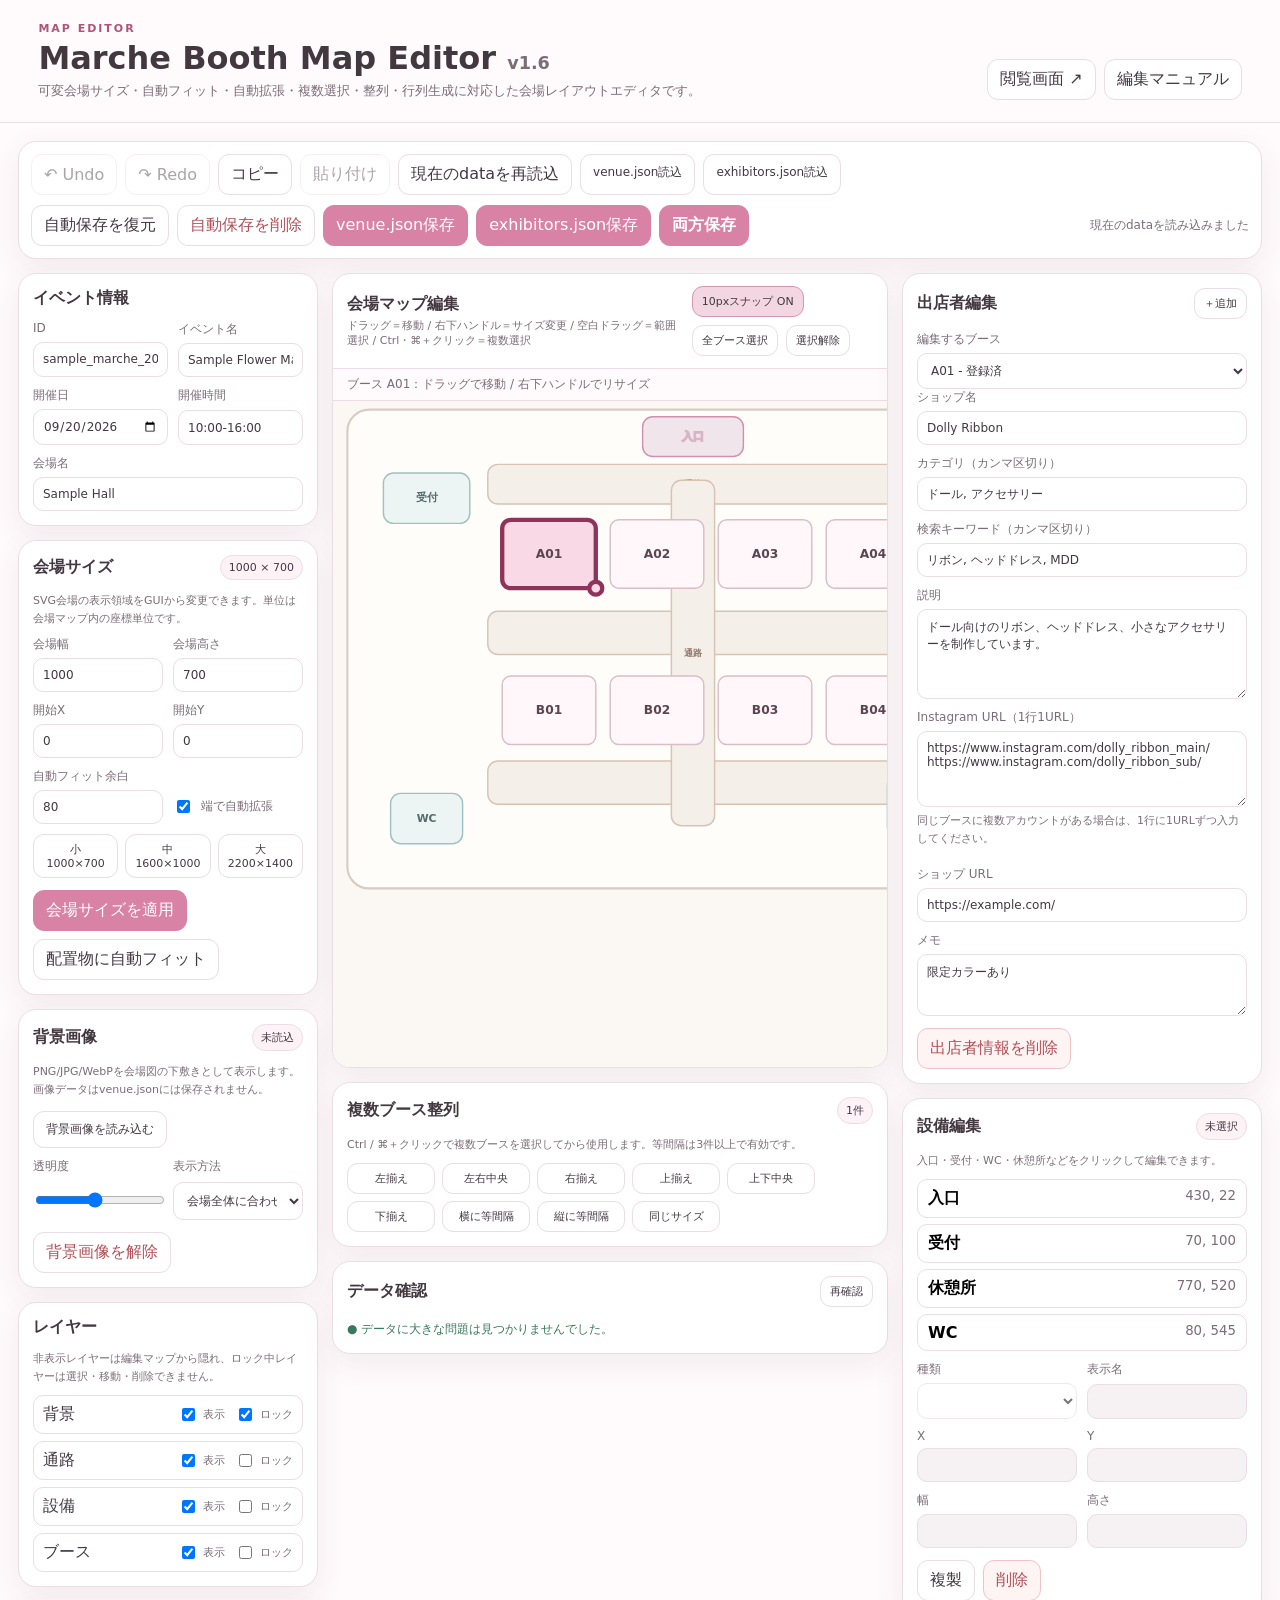
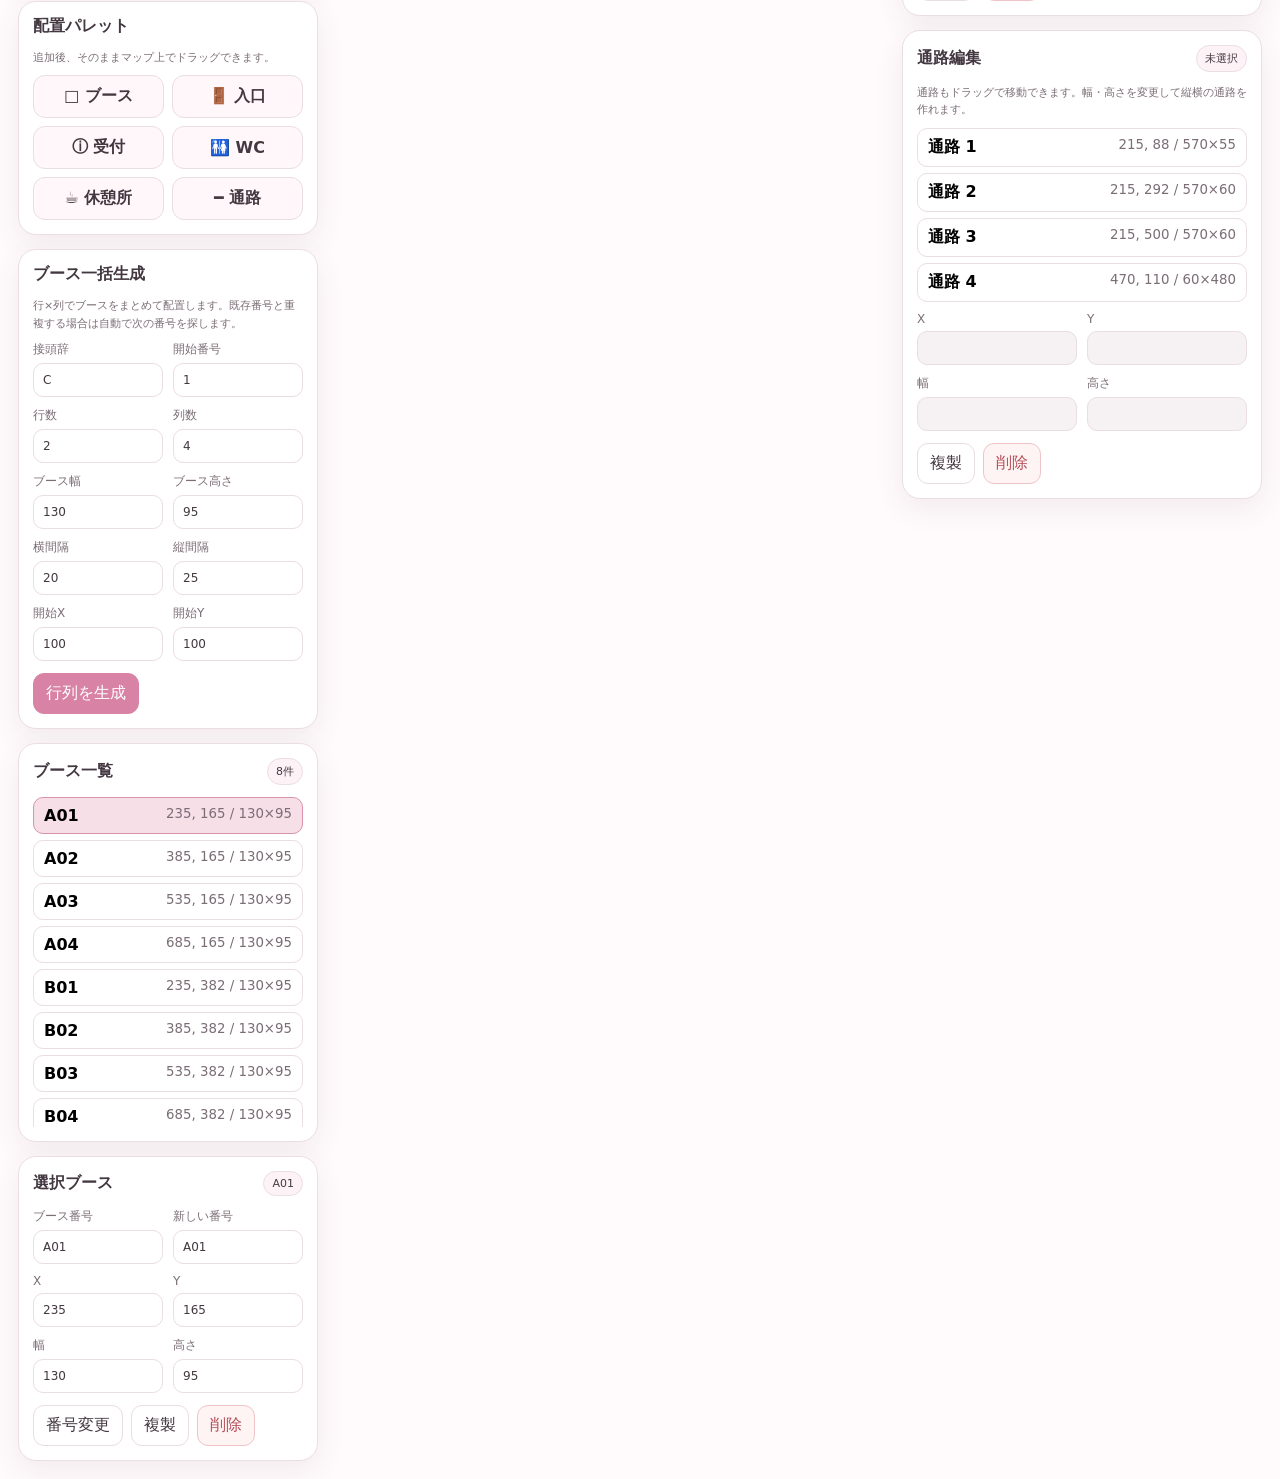
==== editor.html @ e11d677e "Add files via upload" ====
<!DOCTYPE html>
<html lang="ja">
<head>
  <meta charset="UTF-8">
  <meta name="viewport" content="width=device-width, initial-scale=1.0">
  <meta name="theme-color" content="#f8eef3">
  <title>Marche Booth Map Editor v1.6</title>
  <link rel="stylesheet" href="css/editor.css">
</head>
<body>
<header class="editor-header">
  <div>
    <p class="eyebrow">MAP EDITOR</p>
    <h1>Marche Booth Map Editor <span>v1.6</span></h1>
    <p class="sub">可変会場サイズ・自動フィット・自動拡張・複数選択・整列・行列生成に対応した会場レイアウトエディタです。</p>
  </div>
  <div class="header-actions">
    <a class="btn ghost" href="index.html" target="_blank">閲覧画面 ↗</a>
    <a class="btn ghost" href="manual/editor_manual.html" target="_blank">編集マニュアル</a>
  </div>
</header>

<main class="editor-shell">
  <section class="toolbar panel">
    <div class="toolbar-group">
      <button id="undoBtn" class="btn ghost" title="Ctrl+Z">↶ Undo</button>
      <button id="redoBtn" class="btn ghost" title="Ctrl+Y / Ctrl+Shift+Z">↷ Redo</button>
      <button id="copyBtn" class="btn ghost" title="Ctrl+C">コピー</button>
      <button id="pasteBtn" class="btn ghost" title="Ctrl+V">貼り付け</button>
      <button id="loadCurrentBtn" class="btn">現在のdataを再読込</button>
      <label class="file-btn btn ghost">venue.json読込<input id="venueFileInput" type="file" accept="application/json,.json"></label>
      <label class="file-btn btn ghost">exhibitors.json読込<input id="exhibitorFileInput" type="file" accept="application/json,.json"></label>
    </div>
    <div class="toolbar-group">
      <button id="restoreDraftBtn" class="btn ghost">自動保存を復元</button>
      <button id="clearDraftBtn" class="btn ghost danger-text">自動保存を削除</button>
      <button id="downloadVenueBtn" class="btn primary">venue.json保存</button>
      <button id="downloadExhibitorsBtn" class="btn primary">exhibitors.json保存</button>
      <button id="downloadBothBtn" class="btn primary strong">両方保存</button>
    </div>
    <div id="saveState" class="save-state">読込中...</div>
  </section>

  <section class="editor-grid">
    <aside class="left-column">
      <section class="panel form-panel">
        <div class="section-title"><h2>イベント情報</h2></div>
        <div class="form-grid two">
          <label>ID<input id="eventId" type="text"></label>
          <label>イベント名<input id="eventNameInput" type="text"></label>
          <label>開催日<input id="eventDate" type="date"></label>
          <label>開催時間<input id="eventTime" type="text" placeholder="10:00-16:00"></label>
          <label class="span-2">会場名<input id="eventVenue" type="text"></label>
        </div>
      </section>

      <section class="panel form-panel">
        <div class="section-title"><h2>会場サイズ</h2><span id="venueSizeBadge" class="badge">1000 × 700</span></div>
        <p class="hint">SVG会場の表示領域をGUIから変更できます。単位は会場マップ内の座標単位です。</p>
        <div class="form-grid two">
          <label>会場幅<input id="venueWidth" type="number" min="300" step="10" value="1000"></label>
          <label>会場高さ<input id="venueHeight" type="number" min="300" step="10" value="700"></label>
          <label>開始X<input id="venueOriginX" type="number" step="10" value="0"></label>
          <label>開始Y<input id="venueOriginY" type="number" step="10" value="0"></label>
          <label>自動フィット余白<input id="fitMargin" type="number" min="0" step="10" value="80"></label>
          <label class="check-label"><input id="autoExpandToggle" type="checkbox" checked> 端で自動拡張</label>
        </div>
        <div class="preset-grid">
          <button class="mini-btn venue-preset" data-width="1000" data-height="700">小 1000×700</button>
          <button class="mini-btn venue-preset" data-width="1600" data-height="1000">中 1600×1000</button>
          <button class="mini-btn venue-preset" data-width="2200" data-height="1400">大 2200×1400</button>
        </div>
        <div class="row-actions">
          <button id="applyVenueSizeBtn" class="btn primary">会場サイズを適用</button>
          <button id="fitVenueBtn" class="btn ghost">配置物に自動フィット</button>
        </div>
      </section>


      <section class="panel form-panel">
        <div class="section-title"><h2>背景画像</h2><span id="backgroundBadge" class="badge">未読込</span></div>
        <p class="hint">PNG/JPG/WebPを会場図の下敷きとして表示します。画像データはvenue.jsonには保存されません。</p>
        <label class="file-btn btn ghost bg-file-btn">背景画像を読み込む<input id="backgroundFileInput" type="file" accept="image/png,image/jpeg,image/webp"></label>
        <div class="form-grid two compact-top">
          <label>透明度<input id="backgroundOpacity" type="range" min="0" max="1" step="0.05" value="0.45"></label>
          <label>表示方法<select id="backgroundFit"><option value="stretch">会場全体に合わせる</option><option value="contain">縦横比を保持</option></select></label>
        </div>
        <div class="row-actions"><button id="clearBackgroundBtn" class="btn ghost danger-text">背景画像を解除</button></div>
      </section>

      <section class="panel form-panel">
        <div class="section-title"><h2>レイヤー</h2></div>
        <p class="hint">非表示レイヤーは編集マップから隠れ、ロック中レイヤーは選択・移動・削除できません。</p>
        <div class="layer-list">
          <div><span>背景</span><label><input class="layer-visible" data-layer="background" type="checkbox" checked>表示</label><label><input class="layer-lock" data-layer="background" type="checkbox" checked>ロック</label></div>
          <div><span>通路</span><label><input class="layer-visible" data-layer="aisles" type="checkbox" checked>表示</label><label><input class="layer-lock" data-layer="aisles" type="checkbox">ロック</label></div>
          <div><span>設備</span><label><input class="layer-visible" data-layer="facilities" type="checkbox" checked>表示</label><label><input class="layer-lock" data-layer="facilities" type="checkbox">ロック</label></div>
          <div><span>ブース</span><label><input class="layer-visible" data-layer="booths" type="checkbox" checked>表示</label><label><input class="layer-lock" data-layer="booths" type="checkbox">ロック</label></div>
        </div>
      </section>

      <section class="panel form-panel">
        <div class="section-title"><h2>配置パレット</h2></div>
        <p class="hint">追加後、そのままマップ上でドラッグできます。</p>
        <div class="palette-grid">
          <button id="addBoothBtn" class="palette-btn">□ ブース</button>
          <button class="palette-btn facility-add" data-type="entrance" data-label="入口">🚪 入口</button>
          <button class="palette-btn facility-add" data-type="facility" data-label="受付">ⓘ 受付</button>
          <button class="palette-btn facility-add" data-type="facility" data-label="WC">🚻 WC</button>
          <button class="palette-btn facility-add" data-type="facility" data-label="休憩所">☕ 休憩所</button>
          <button id="addAisleBtn" class="palette-btn">━ 通路</button>
        </div>
      </section>

      <section class="panel form-panel">
        <div class="section-title"><h2>ブース一括生成</h2></div>
        <p class="hint">行×列でブースをまとめて配置します。既存番号と重複する場合は自動で次の番号を探します。</p>
        <div class="form-grid two">
          <label>接頭辞<input id="gridPrefix" type="text" value="C" maxlength="8"></label>
          <label>開始番号<input id="gridStartNo" type="number" value="1" min="1"></label>
          <label>行数<input id="gridRows" type="number" value="2" min="1" max="30"></label>
          <label>列数<input id="gridCols" type="number" value="4" min="1" max="30"></label>
          <label>ブース幅<input id="gridWidth" type="number" value="130" min="30"></label>
          <label>ブース高さ<input id="gridHeight" type="number" value="95" min="30"></label>
          <label>横間隔<input id="gridGapX" type="number" value="20" min="0"></label>
          <label>縦間隔<input id="gridGapY" type="number" value="25" min="0"></label>
          <label>開始X<input id="gridStartX" type="number" value="100"></label>
          <label>開始Y<input id="gridStartY" type="number" value="100"></label>
        </div>
        <div class="row-actions"><button id="generateGridBtn" class="btn primary">行列を生成</button></div>
      </section>

      <section class="panel form-panel">
        <div class="section-title"><h2>ブース一覧</h2><span id="boothCount" class="badge"></span></div>
        <div id="boothList" class="booth-list"></div>
      </section>

      <section class="panel form-panel" id="boothFormPanel">
        <div class="section-title"><h2>選択ブース</h2><span id="selectedBoothBadge" class="badge">未選択</span></div>
        <div class="form-grid two">
          <label>ブース番号<input id="boothId" type="text" disabled></label>
          <label>新しい番号<input id="boothNewId" type="text" placeholder="A01"></label>
          <label>X<input id="boothX" type="number" step="1"></label>
          <label>Y<input id="boothY" type="number" step="1"></label>
          <label>幅<input id="boothWidth" type="number" min="30" step="1"></label>
          <label>高さ<input id="boothHeight" type="number" min="30" step="1"></label>
        </div>
        <div class="row-actions">
          <button id="renameBoothBtn" class="btn ghost">番号変更</button>
          <button id="duplicateBoothBtn" class="btn ghost">複製</button>
          <button id="deleteBoothBtn" class="btn danger">削除</button>
        </div>
      </section>
    </aside>

    <section class="center-column">
      <section class="panel map-panel">
        <div class="section-title map-title">
          <div><h2>会場マップ編集</h2><p>ドラッグ＝移動 / 右下ハンドル＝サイズ変更 / 空白ドラッグ＝範囲選択 / Ctrl・⌘＋クリック＝複数選択</p></div>
          <div class="map-tools">
            <button id="snapToggleBtn" class="mini-btn active">10pxスナップ ON</button>
            <button id="selectAllBoothsBtn" class="mini-btn">全ブース選択</button>
            <button id="resetSelectionBtn" class="mini-btn">選択解除</button>
          </div>
        </div>
        <div id="selectionInfo" class="selection-info">何も選択されていません</div>
        <div id="editorMapViewport" class="editor-map-viewport" tabindex="0">
          <svg id="editorVenueMap" viewBox="0 0 1000 700" aria-label="会場マップ編集画面">
            <g id="editorBackgroundLayer"></g>
            <g id="editorMapContent"></g>
            <g id="editorOverlayLayer"></g>
          </svg>
        </div>
      </section>

      <section class="panel form-panel bulk-panel">
        <div class="section-title"><h2>複数ブース整列</h2><span id="multiCountBadge" class="badge">0件</span></div>
        <p class="hint">Ctrl / ⌘＋クリックで複数ブースを選択してから使用します。等間隔は3件以上で有効です。</p>
        <div class="bulk-tools">
          <button class="mini-btn align-btn" data-action="left">左揃え</button>
          <button class="mini-btn align-btn" data-action="hcenter">左右中央</button>
          <button class="mini-btn align-btn" data-action="right">右揃え</button>
          <button class="mini-btn align-btn" data-action="top">上揃え</button>
          <button class="mini-btn align-btn" data-action="vcenter">上下中央</button>
          <button class="mini-btn align-btn" data-action="bottom">下揃え</button>
          <button class="mini-btn align-btn" data-action="distributeX">横に等間隔</button>
          <button class="mini-btn align-btn" data-action="distributeY">縦に等間隔</button>
          <button class="mini-btn align-btn" data-action="sameSize">同じサイズ</button>
        </div>
      </section>

      <section class="panel validation-panel">
        <div class="section-title"><h2>データ確認</h2><button id="validateBtn" class="mini-btn">再確認</button></div>
        <div id="validationResult" class="validation-result"></div>
      </section>
    </section>

    <aside class="right-column">
      <section class="panel form-panel">
        <div class="section-title"><h2>出店者編集</h2><button id="addExhibitorBtn" class="mini-btn">＋追加</button></div>
        <label>編集するブース
          <select id="exhibitorSelect"></select>
        </label>
        <div id="exhibitorForm" class="form-grid">
          <label>ショップ名<input id="shopName" type="text"></label>
          <label>カテゴリ（カンマ区切り）<input id="categories" type="text" placeholder="ドール, ハンドメイド"></label>
          <label>検索キーワード（カンマ区切り）<input id="keywords" type="text" placeholder="ドール服, リボン"></label>
          <label>説明<textarea id="description" rows="5"></textarea></label>
          <label>Instagram URL（1行1URL）<textarea id="instagramUrl" rows="4" placeholder="https://www.instagram.com/account_a/&#10;https://www.instagram.com/account_b/"></textarea><small class="hint">同じブースに複数アカウントがある場合は、1行に1URLずつ入力してください。</small></label>
          <label>ショップ URL<input id="shopUrl" type="url" placeholder="https://..."></label>
          <label>メモ<textarea id="note" rows="3"></textarea></label>
        </div>
        <div class="row-actions"><button id="deleteExhibitorBtn" class="btn danger">出店者情報を削除</button></div>
      </section>

      <section class="panel form-panel">
        <div class="section-title"><h2>設備編集</h2><span id="selectedFacilityBadge" class="badge">未選択</span></div>
        <p class="hint">入口・受付・WC・休憩所などをクリックして編集できます。</p>
        <div id="facilityList" class="object-list"></div>
        <div class="form-grid two compact-top">
          <label>種類<select id="facilityType"><option value="facility">設備</option><option value="entrance">入口</option></select></label>
          <label>表示名<input id="facilityLabel" type="text"></label>
          <label>X<input id="facilityX" type="number"></label>
          <label>Y<input id="facilityY" type="number"></label>
          <label>幅<input id="facilityWidth" type="number" min="20"></label>
          <label>高さ<input id="facilityHeight" type="number" min="20"></label>
        </div>
        <div class="row-actions">
          <button id="duplicateFacilityBtn" class="btn ghost">複製</button>
          <button id="deleteFacilityBtn" class="btn danger">削除</button>
        </div>
      </section>

      <section class="panel form-panel">
        <div class="section-title"><h2>通路編集</h2><span id="selectedAisleBadge" class="badge">未選択</span></div>
        <p class="hint">通路もドラッグで移動できます。幅・高さを変更して縦横の通路を作れます。</p>
        <div id="aisleList" class="object-list"></div>
        <div class="form-grid two compact-top">
          <label>X<input id="aisleX" type="number"></label>
          <label>Y<input id="aisleY" type="number"></label>
          <label>幅<input id="aisleWidth" type="number" min="20"></label>
          <label>高さ<input id="aisleHeight" type="number" min="20"></label>
        </div>
        <div class="row-actions">
          <button id="duplicateAisleBtn" class="btn ghost">複製</button>
          <button id="deleteAisleBtn" class="btn danger">削除</button>
        </div>
      </section>
    </aside>
  </section>
</main>
<div id="toast" class="toast"></div>
<script src="js/config.js"></script>
<script src="js/editor.js"></script>
</body>
</html>
---- css/editor.css ----
:root{--bg:#fffafc;--surface:#fff;--soft:#fdf3f7;--line:#eadde4;--text:#433840;--muted:#7b6d76;--accent:#d883a5;--deep:#ad5577;--danger:#b34f57;--shadow:0 10px 30px rgba(95,63,78,.08)}
*{box-sizing:border-box}html,body{margin:0;min-height:100%;font-family:"Yu Gothic UI","Meiryo",system-ui,sans-serif;color:var(--text);background:var(--bg)}button,input,textarea,select,a{font:inherit}.editor-header{display:flex;justify-content:space-between;align-items:flex-end;gap:20px;padding:22px clamp(16px,3vw,42px);border-bottom:1px solid var(--line);background:rgba(255,250,252,.96);position:sticky;top:0;z-index:20;backdrop-filter:blur(10px)}.eyebrow{margin:0 0 4px;font-size:11px;letter-spacing:.18em;color:var(--deep);font-weight:800}.editor-header h1{margin:0;font-size:clamp(22px,3vw,32px)}.editor-header h1 span{font-size:.55em;color:var(--muted)}.sub{margin:5px 0 0;color:var(--muted);font-size:13px}.header-actions,.toolbar-group,.row-actions,.map-tools{display:flex;gap:8px;flex-wrap:wrap}.editor-shell{max-width:1700px;margin:auto;padding:18px}.panel{background:var(--surface);border:1px solid var(--line);border-radius:18px;box-shadow:var(--shadow)}.toolbar{padding:12px;display:flex;justify-content:space-between;gap:10px;align-items:center;flex-wrap:wrap;margin-bottom:14px}.btn,.mini-btn{border:1px solid var(--line);background:#fff;color:var(--text);border-radius:11px;padding:9px 12px;text-decoration:none;cursor:pointer}.btn:hover,.mini-btn:hover{background:var(--soft)}.btn.primary{background:var(--accent);border-color:var(--accent);color:#fff}.btn.strong{font-weight:800}.btn.danger{background:#fff4f4;border-color:#efc4c7;color:var(--danger)}.danger-text{color:var(--danger)!important}.file-btn input{display:none}.save-state{font-size:12px;color:var(--muted)}.editor-grid{display:grid;grid-template-columns:300px minmax(480px,1fr) 360px;gap:14px;align-items:start}.left-column,.right-column,.center-column{display:grid;gap:14px}.form-panel,.validation-panel{padding:14px}.section-title{display:flex;justify-content:space-between;align-items:center;gap:10px;margin-bottom:12px}.section-title h2{margin:0;font-size:16px}.section-title p{margin:3px 0 0;font-size:11px;color:var(--muted)}.form-grid{display:grid;gap:10px}.form-grid.two{grid-template-columns:1fr 1fr}.span-2{grid-column:1/-1}label{display:grid;gap:5px;font-size:12px;color:var(--muted)}input,textarea,select{width:100%;border:1px solid var(--line);border-radius:10px;padding:9px;background:#fff;color:var(--text);outline:none}input:focus,textarea:focus,select:focus{border-color:#d59ab1;box-shadow:0 0 0 3px #f8e5ed}input:disabled{background:#f6f1f3}.row-actions{margin-top:12px}.badge{background:var(--soft);border:1px solid var(--line);border-radius:999px;padding:5px 8px;font-size:11px}.hint{font-size:11px;color:var(--muted);line-height:1.6;margin-bottom:9px}.booth-list{max-height:330px;overflow:auto;display:grid;gap:6px}.booth-list button{display:flex;justify-content:space-between;gap:8px;width:100%;padding:8px 10px;border-radius:10px;border:1px solid var(--line);background:#fff;cursor:pointer;text-align:left}.booth-list button.active{background:#f7dfe8;border-color:#d892ad}.booth-list small{color:var(--muted)}.map-panel{overflow:hidden}.map-title{padding:12px 14px;margin:0;border-bottom:1px solid var(--line)}.mini-btn{padding:7px 9px;font-size:11px}.mini-btn.active{background:#f2d6e1;border-color:#d895ae}.editor-map-viewport{height:min(74vh,780px);min-height:560px;overflow:auto;background:#fbf8f4;position:relative}.editor-map-viewport svg{width:100%;min-width:720px;height:auto;display:block;user-select:none}.venue-bg{fill:#fffdfa;stroke:#d8ccc4;stroke-width:3}.aisle{fill:#f5efe9;stroke:#eadfd6;stroke-width:2}.facility{fill:#edf4f4;stroke:#cbdcdc;stroke-width:2}.entrance{fill:#f1e5ec;stroke:#d8b5c5;stroke-width:2}.facility-text{fill:#5f7575;font-size:15px;font-weight:700;text-anchor:middle;dominant-baseline:middle}.edit-booth rect{fill:#fff7fa;stroke:#d9bdc9;stroke-width:2;rx:12}.edit-booth text{fill:#5b4650;font-size:17px;font-weight:800;text-anchor:middle;dominant-baseline:middle;pointer-events:none}.edit-booth{cursor:move}.edit-booth:hover rect{fill:#f9e7ee;stroke:#c9819f;stroke-width:3}.edit-booth.selected rect{fill:#efbdd0;stroke:#a94b70;stroke-width:5}.validation-result{font-size:12px;line-height:1.7}.validation-result .ok{color:#39785a}.validation-result .warn{color:#9b6b22}.validation-result .error{color:#a8444e}.summary-list{font-size:12px;color:var(--muted);line-height:1.7}.toast{position:fixed;left:50%;bottom:22px;transform:translate(-50%,20px);opacity:0;pointer-events:none;background:#433840;color:#fff;padding:10px 15px;border-radius:999px;z-index:90;transition:.2s}.toast.show{opacity:1;transform:translate(-50%,0)}
@media(max-width:1200px){.editor-grid{grid-template-columns:280px 1fr}.right-column{grid-column:1/-1;grid-template-columns:1fr 1fr}.editor-map-viewport{min-height:500px;height:62vh}}
@media(max-width:760px){.editor-header{position:static;align-items:flex-start;flex-direction:column}.editor-shell{padding:10px}.editor-grid{grid-template-columns:1fr}.right-column{grid-column:auto;grid-template-columns:1fr}.center-column{order:-1}.editor-map-viewport{min-height:400px;height:52vh}.form-grid.two{grid-template-columns:1fr}.span-2{grid-column:auto}.toolbar{align-items:flex-start}}
.palette-grid{display:grid;grid-template-columns:1fr 1fr;gap:8px}.palette-btn{border:1px solid var(--line);background:#fff7fa;border-radius:12px;padding:10px 8px;cursor:pointer;color:var(--text);font-weight:700}.palette-btn:hover{background:#f8e6ee;border-color:#d79ab2}.selection-info{padding:7px 14px;border-bottom:1px solid var(--line);font-size:12px;color:var(--muted);background:#fffafc}.object-list{max-height:180px;overflow:auto;display:grid;gap:6px;margin-bottom:10px}.object-list button{display:flex;justify-content:space-between;gap:8px;width:100%;padding:8px 10px;border-radius:10px;border:1px solid var(--line);background:#fff;cursor:pointer;text-align:left}.object-list button.active{background:#f7dfe8;border-color:#d892ad}.object-list small{color:var(--muted)}.compact-top{margin-top:10px}.edit-facility,.edit-aisle{cursor:move}.edit-facility rect{fill:#edf4f4;stroke:#9fc1c1;stroke-width:2;rx:14}.edit-facility.entrance rect{fill:#f1e5ec;stroke:#cf91ad}.edit-facility text{fill:#536c6c;font-size:15px;font-weight:800;text-anchor:middle;dominant-baseline:middle;pointer-events:none}.edit-facility:hover rect,.edit-facility.selected rect{stroke:#a94b70;stroke-width:5}.edit-facility.selected rect{fill:#f6d6e2}.edit-aisle rect{fill:#f5efe9;stroke:#d6c3b4;stroke-width:2;rx:14}.edit-aisle text{fill:#8f7867;font-size:13px;font-weight:700;text-anchor:middle;dominant-baseline:middle;pointer-events:none}.edit-aisle:hover rect,.edit-aisle.selected rect{stroke:#b67a55;stroke-width:5}.edit-aisle.selected rect{fill:#f2dccd}.disabled-note{opacity:.55}.danger-outline{outline:2px solid #d45d66}
.bulk-panel{padding:14px}.bulk-tools{display:flex;gap:7px;flex-wrap:wrap}.bulk-tools .mini-btn{min-width:88px}.resize-handle{fill:#fff;stroke:#a94b70;stroke-width:3;cursor:nwse-resize}.edit-facility .resize-handle{stroke:#6f9999}.edit-aisle .resize-handle{stroke:#a77a59}.edit-booth.multi-selected rect{fill:#f8d9e5;stroke:#b45f81;stroke-width:4}.edit-booth.primary-selected rect{stroke:#8e345a;stroke-width:6}.multi-outline{fill:none;stroke:#b45f81;stroke-width:2;stroke-dasharray:8 6;pointer-events:none}.grid-preview-note{font-size:11px;color:var(--muted)}

/* v1.4 venue size controls */
.preset-grid{display:grid;grid-template-columns:repeat(3,minmax(0,1fr));gap:7px;margin-top:10px}
.check-label{display:flex!important;align-items:center;gap:8px;padding-top:20px}.check-label input{width:auto!important}
@media(max-width:700px){.preset-grid{grid-template-columns:1fr}}

/* v1.6 editing workflow */
.layer-list{display:grid;gap:7px}.layer-list>div{display:grid;grid-template-columns:1fr auto auto;align-items:center;gap:10px;padding:8px 9px;border:1px solid var(--line);border-radius:10px;background:#fff}.layer-list label{display:flex;grid-template-columns:none;align-items:center;gap:5px;font-size:11px}.layer-list input{width:auto}.bg-file-btn{display:inline-flex;margin-top:4px}.background-image{pointer-events:none}.selection-marquee{fill:rgba(216,131,165,.10);stroke:#ad5577;stroke-width:2;stroke-dasharray:8 6;pointer-events:none}.layer-locked{opacity:.72}.layer-hidden-note{opacity:.6}.editor-map-viewport.selecting{cursor:crosshair}.toolbar .btn:disabled{opacity:.45;cursor:not-allowed}
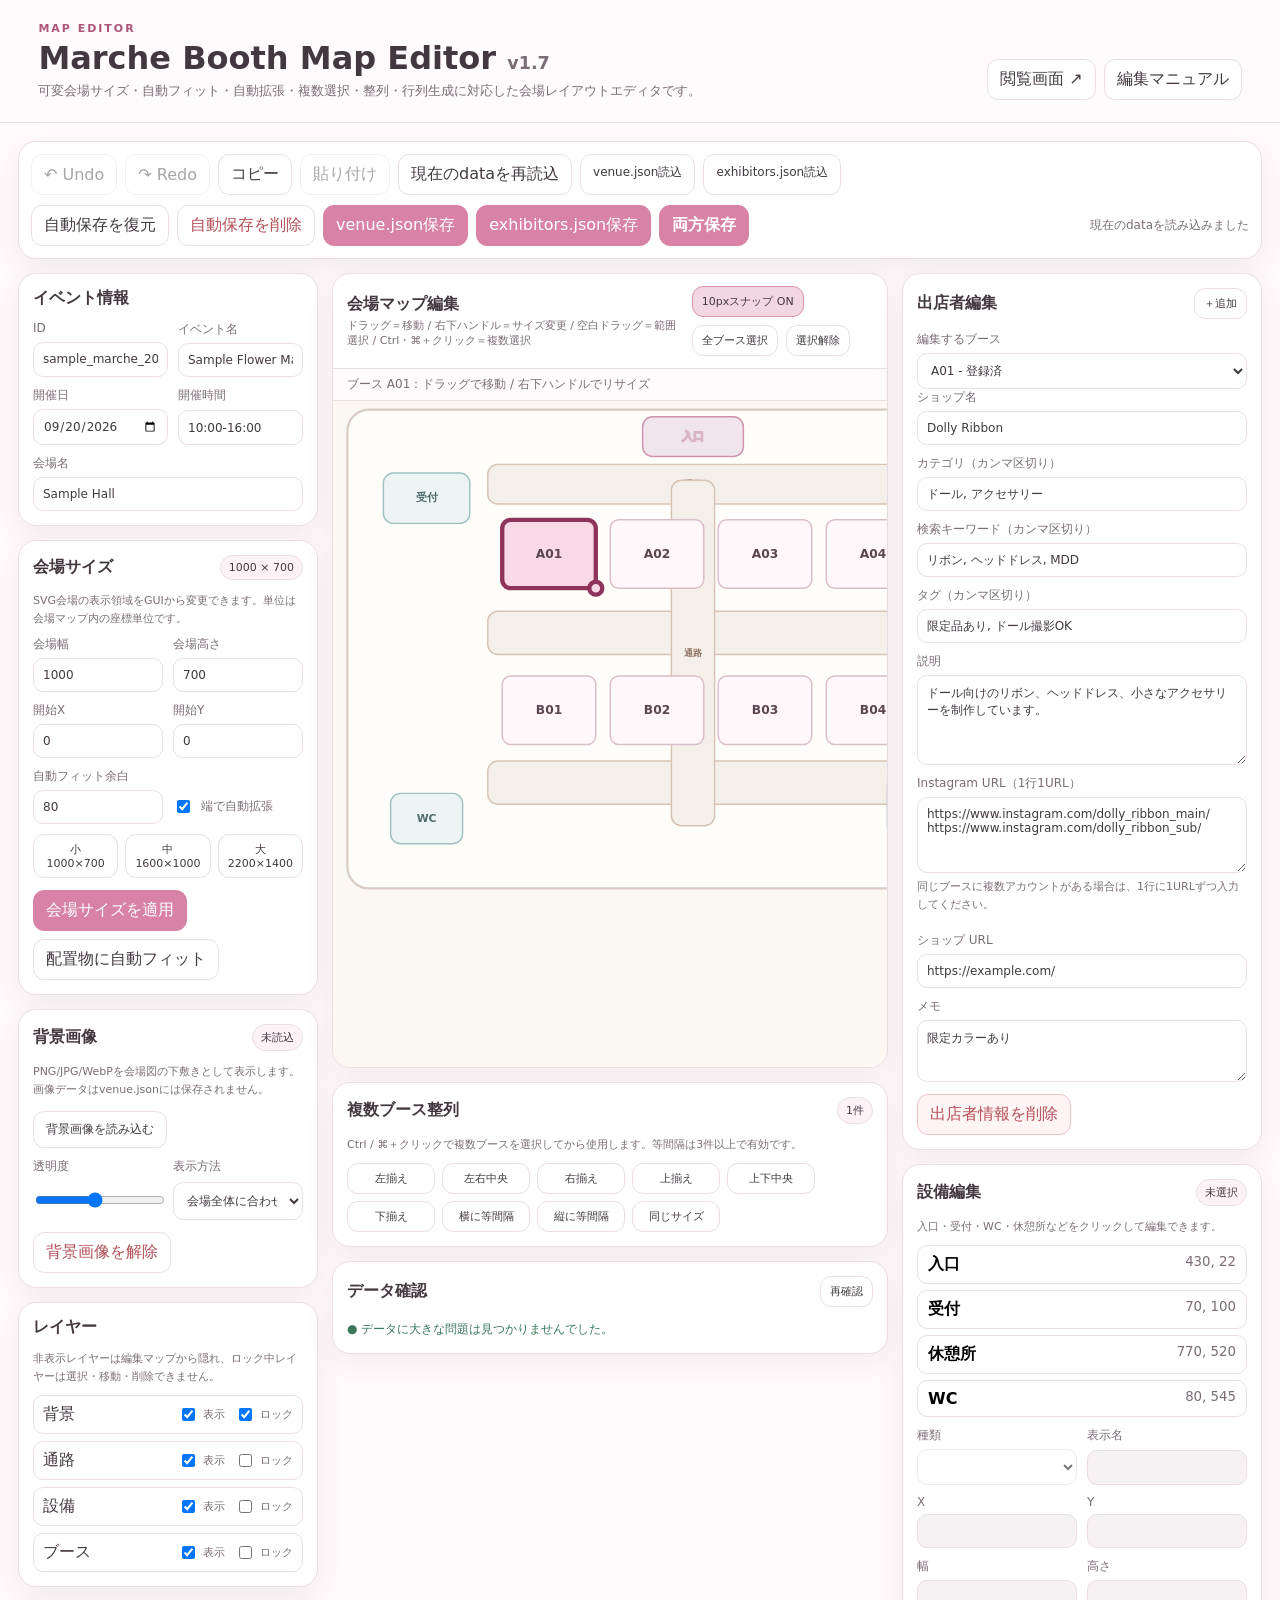
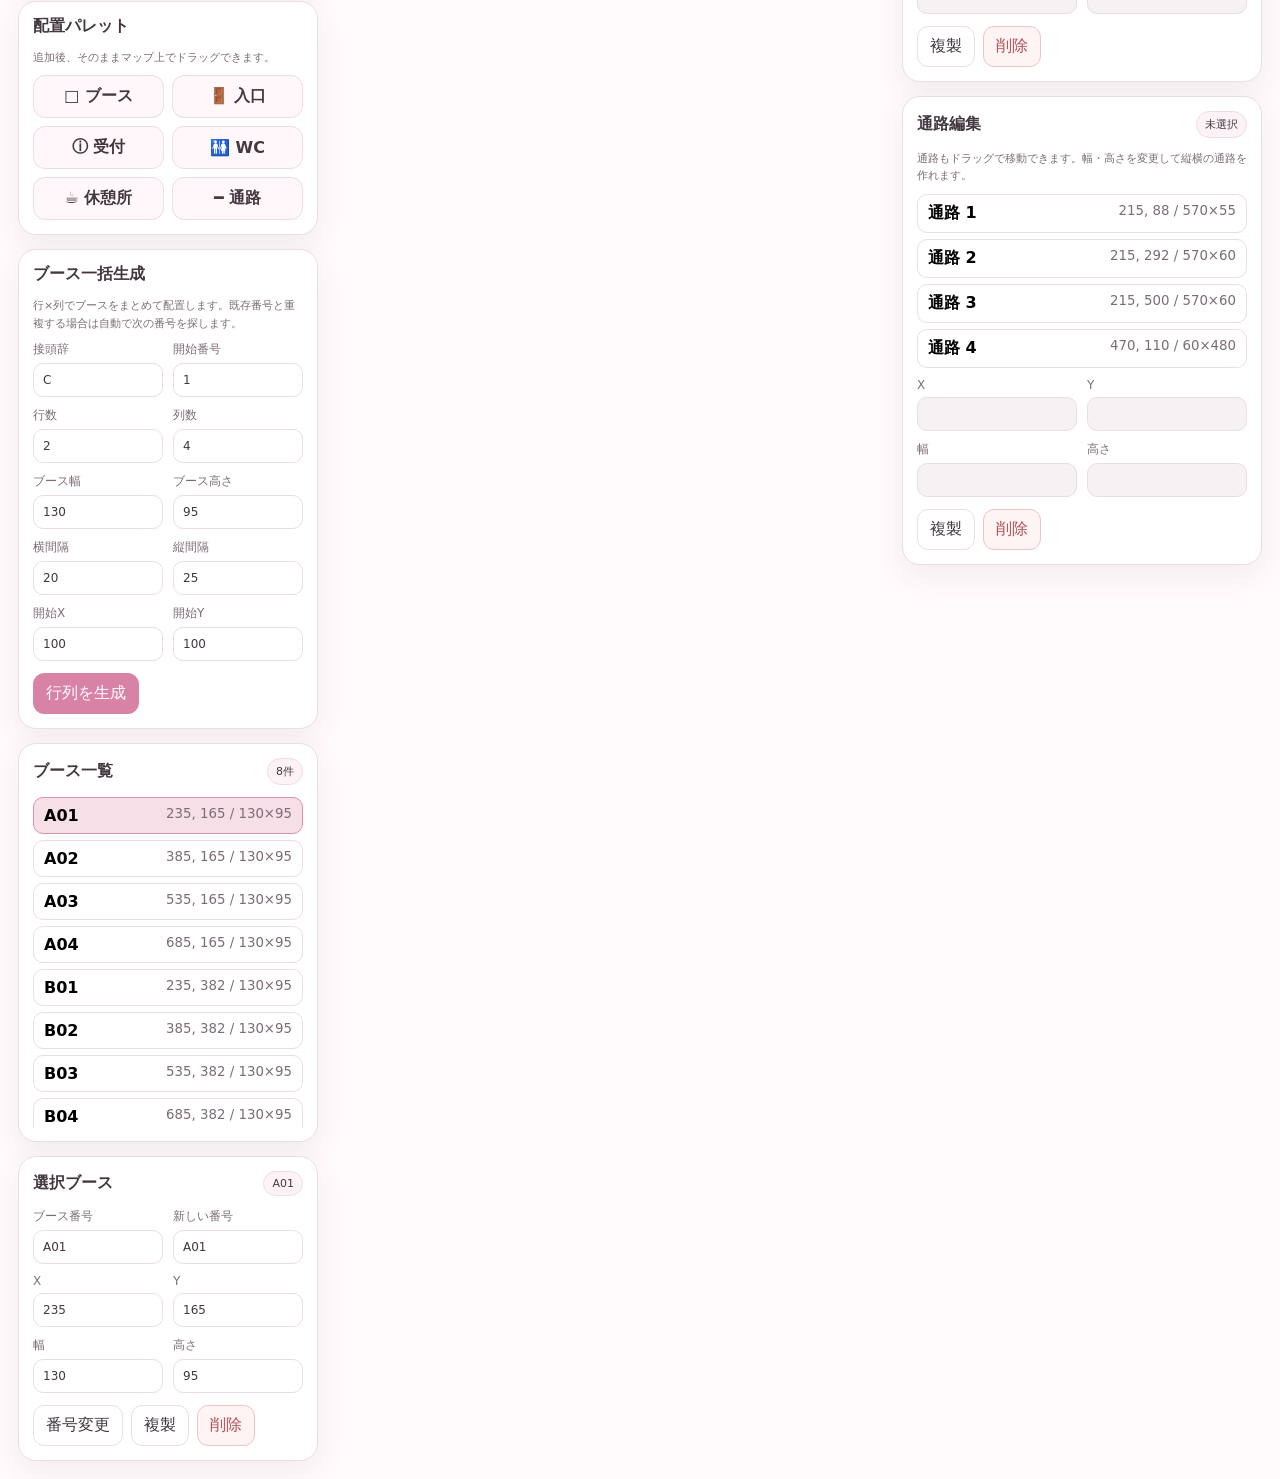
==== commit 154485f5: "Add files via upload" ====
--- a/editor.html
+++ b/editor.html
@@ -4,14 +4,14 @@
   <meta charset="UTF-8">
   <meta name="viewport" content="width=device-width, initial-scale=1.0">
   <meta name="theme-color" content="#f8eef3">
-  <title>Marche Booth Map Editor v1.6</title>
+  <title>Marche Booth Map Editor v1.7</title>
   <link rel="stylesheet" href="css/editor.css">
 </head>
 <body>
 <header class="editor-header">
   <div>
     <p class="eyebrow">MAP EDITOR</p>
-    <h1>Marche Booth Map Editor <span>v1.6</span></h1>
+    <h1>Marche Booth Map Editor <span>v1.7</span></h1>
     <p class="sub">可変会場サイズ・自動フィット・自動拡張・複数選択・整列・行列生成に対応した会場レイアウトエディタです。</p>
   </div>
   <div class="header-actions">
@@ -205,6 +205,7 @@
           <label>ショップ名<input id="shopName" type="text"></label>
           <label>カテゴリ（カンマ区切り）<input id="categories" type="text" placeholder="ドール, ハンドメイド"></label>
           <label>検索キーワード（カンマ区切り）<input id="keywords" type="text" placeholder="ドール服, リボン"></label>
+          <label>タグ（カンマ区切り）<input id="tags" type="text" placeholder="限定品あり, キャッシュレス, ぬい撮りOK"></label>
           <label>説明<textarea id="description" rows="5"></textarea></label>
           <label>Instagram URL（1行1URL）<textarea id="instagramUrl" rows="4" placeholder="https://www.instagram.com/account_a/&#10;https://www.instagram.com/account_b/"></textarea><small class="hint">同じブースに複数アカウントがある場合は、1行に1URLずつ入力してください。</small></label>
           <label>ショップ URL<input id="shopUrl" type="url" placeholder="https://..."></label>
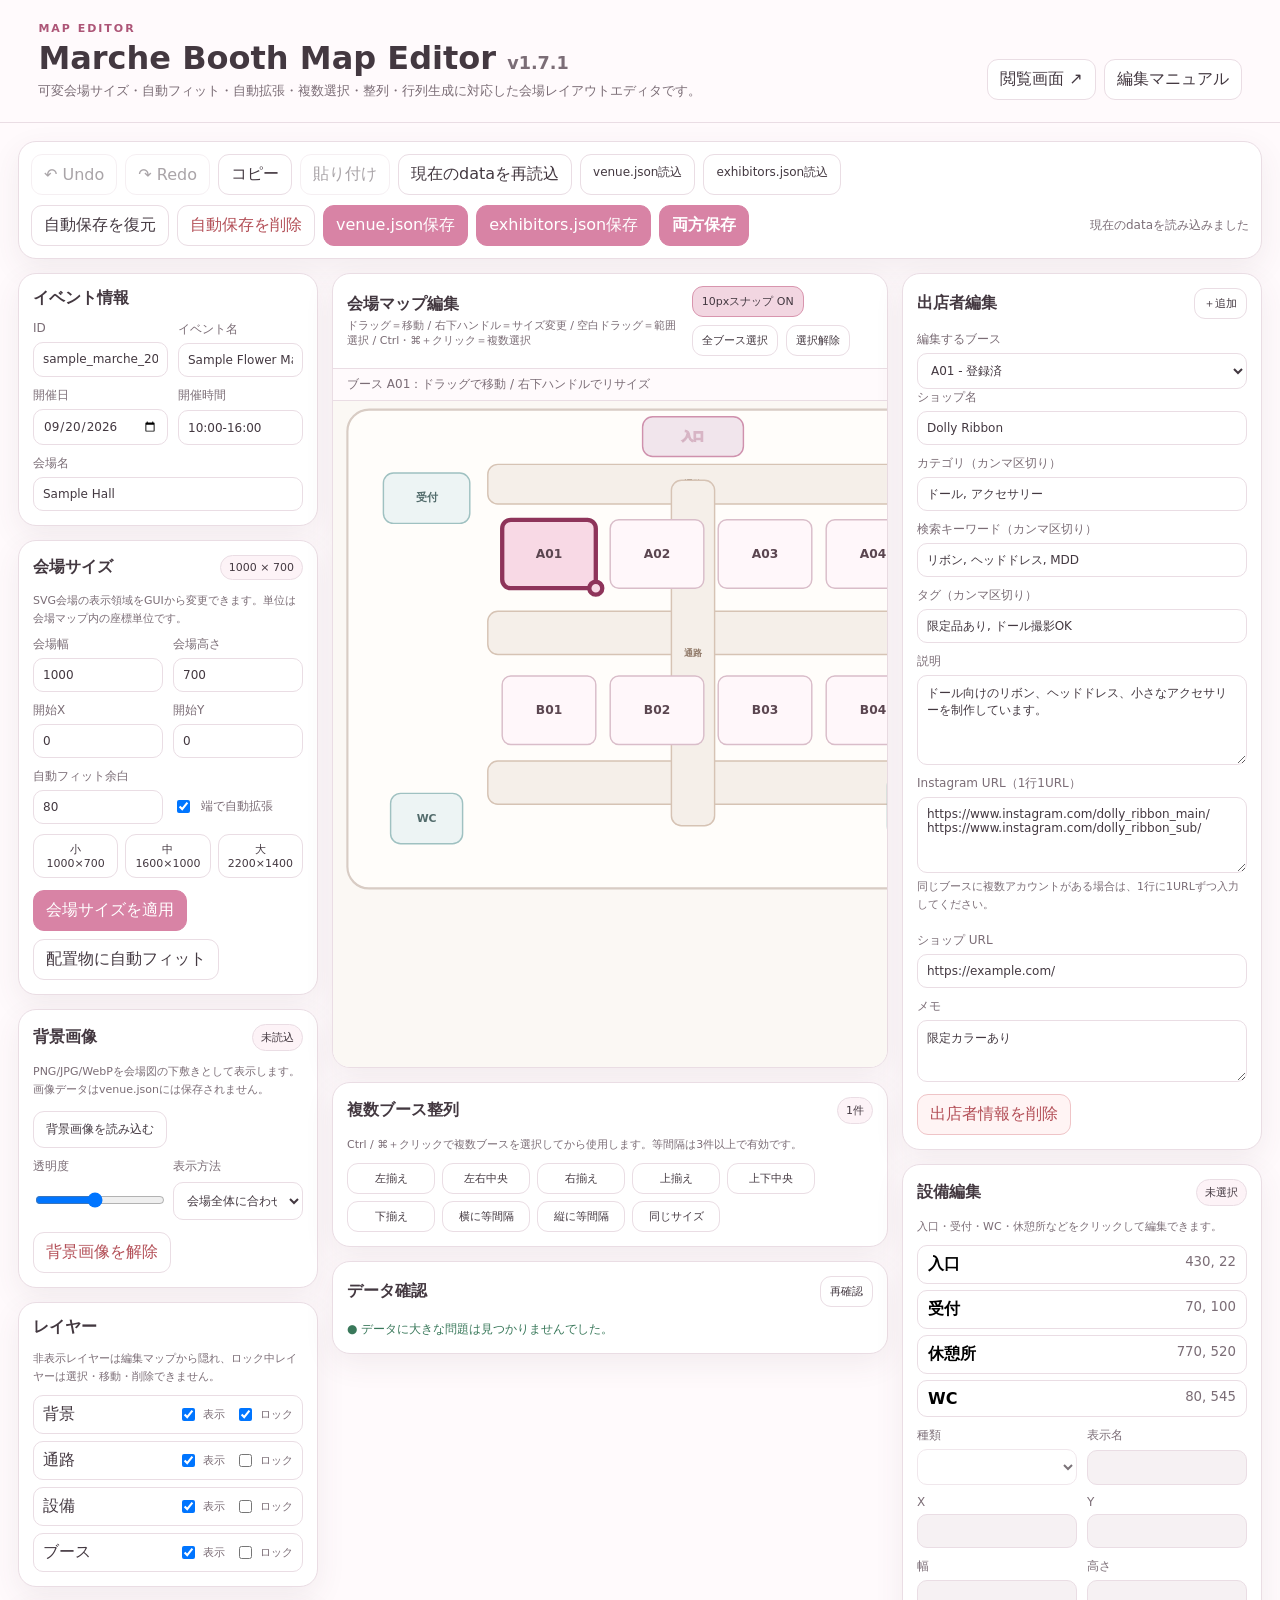
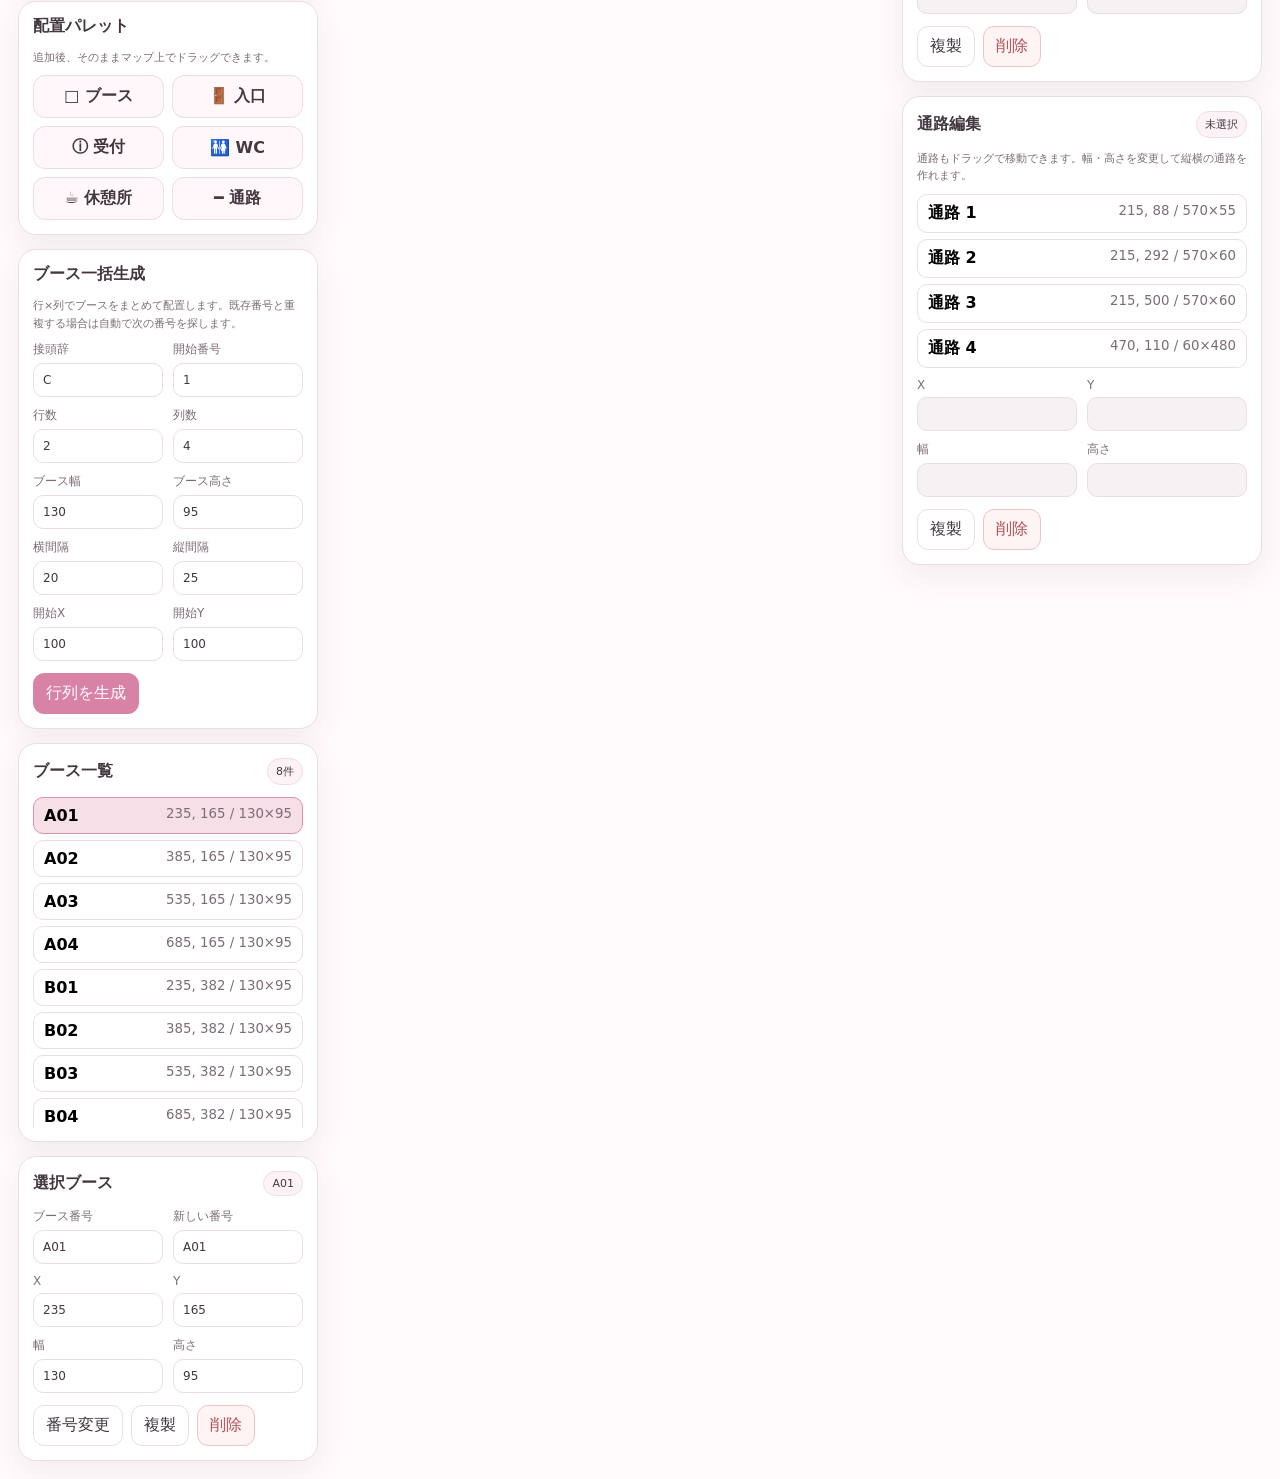
==== commit ba595f3d: "Add files via upload" ====
--- a/editor.html
+++ b/editor.html
@@ -4,14 +4,14 @@
   <meta charset="UTF-8">
   <meta name="viewport" content="width=device-width, initial-scale=1.0">
   <meta name="theme-color" content="#f8eef3">
-  <title>Marche Booth Map Editor v1.7</title>
+  <title>Marche Booth Map Editor v1.7.1</title>
   <link rel="stylesheet" href="css/editor.css">
 </head>
 <body>
 <header class="editor-header">
   <div>
     <p class="eyebrow">MAP EDITOR</p>
-    <h1>Marche Booth Map Editor <span>v1.7</span></h1>
+    <h1>Marche Booth Map Editor <span>v1.7.1</span></h1>
     <p class="sub">可変会場サイズ・自動フィット・自動拡張・複数選択・整列・行列生成に対応した会場レイアウトエディタです。</p>
   </div>
   <div class="header-actions">
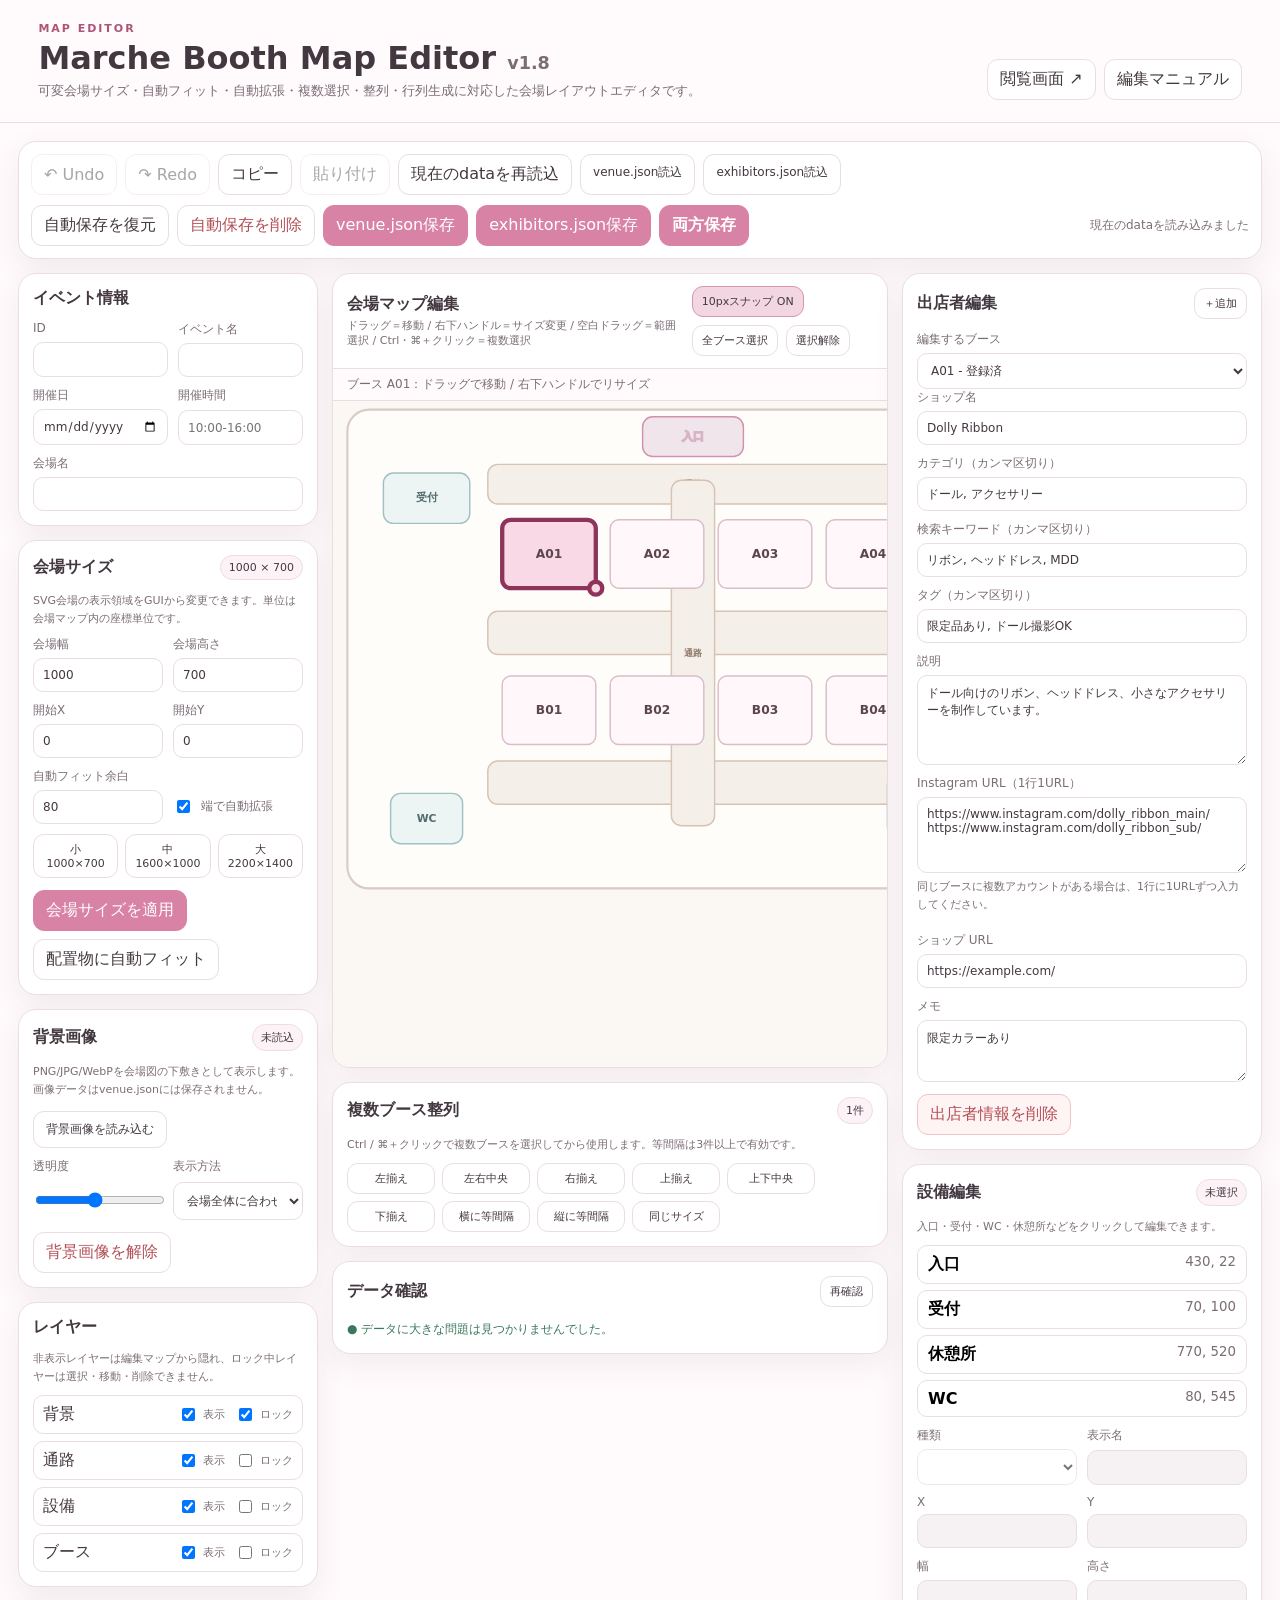
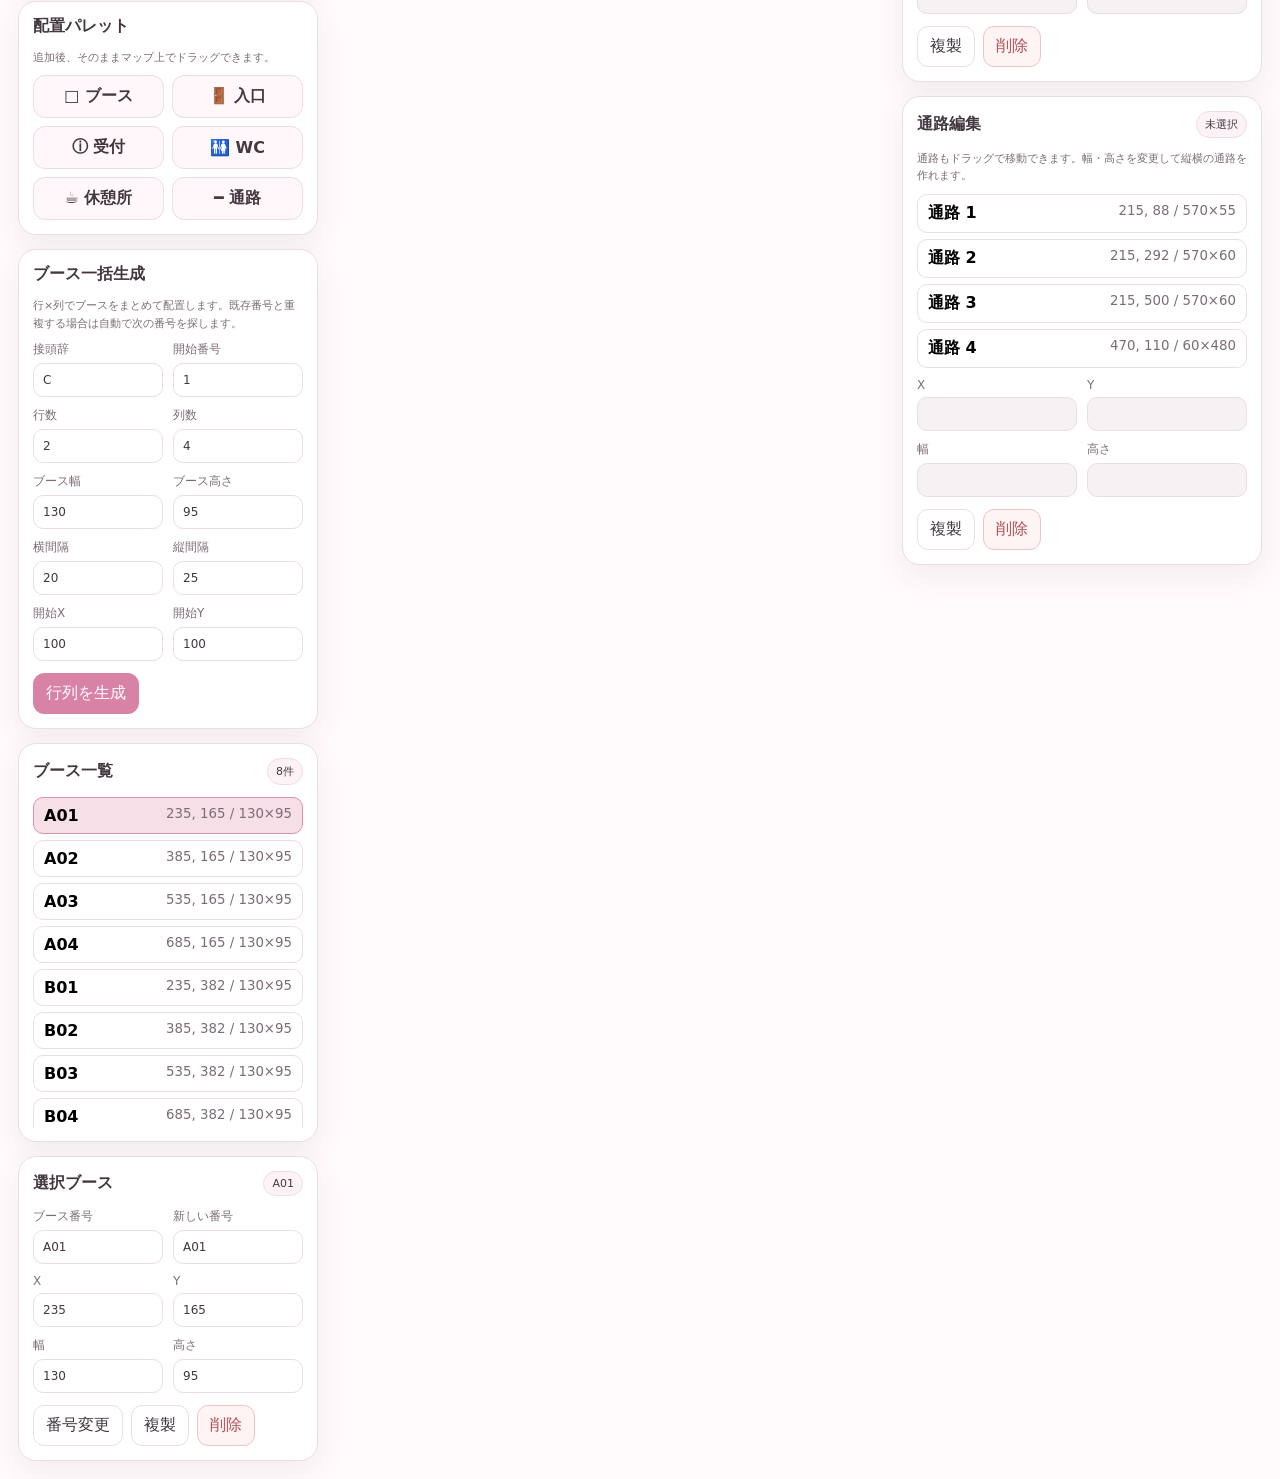
==== commit fe0e94b7: "Add files via upload" ====
--- a/editor.html
+++ b/editor.html
@@ -4,14 +4,14 @@
   <meta charset="UTF-8">
   <meta name="viewport" content="width=device-width, initial-scale=1.0">
   <meta name="theme-color" content="#f8eef3">
-  <title>Marche Booth Map Editor v1.7.1</title>
+  <title>Marche Booth Map Editor v1.8</title>
   <link rel="stylesheet" href="css/editor.css">
 </head>
 <body>
 <header class="editor-header">
   <div>
     <p class="eyebrow">MAP EDITOR</p>
-    <h1>Marche Booth Map Editor <span>v1.7.1</span></h1>
+    <h1>Marche Booth Map Editor <span>v1.8</span></h1>
     <p class="sub">可変会場サイズ・自動フィット・自動拡張・複数選択・整列・行列生成に対応した会場レイアウトエディタです。</p>
   </div>
   <div class="header-actions">
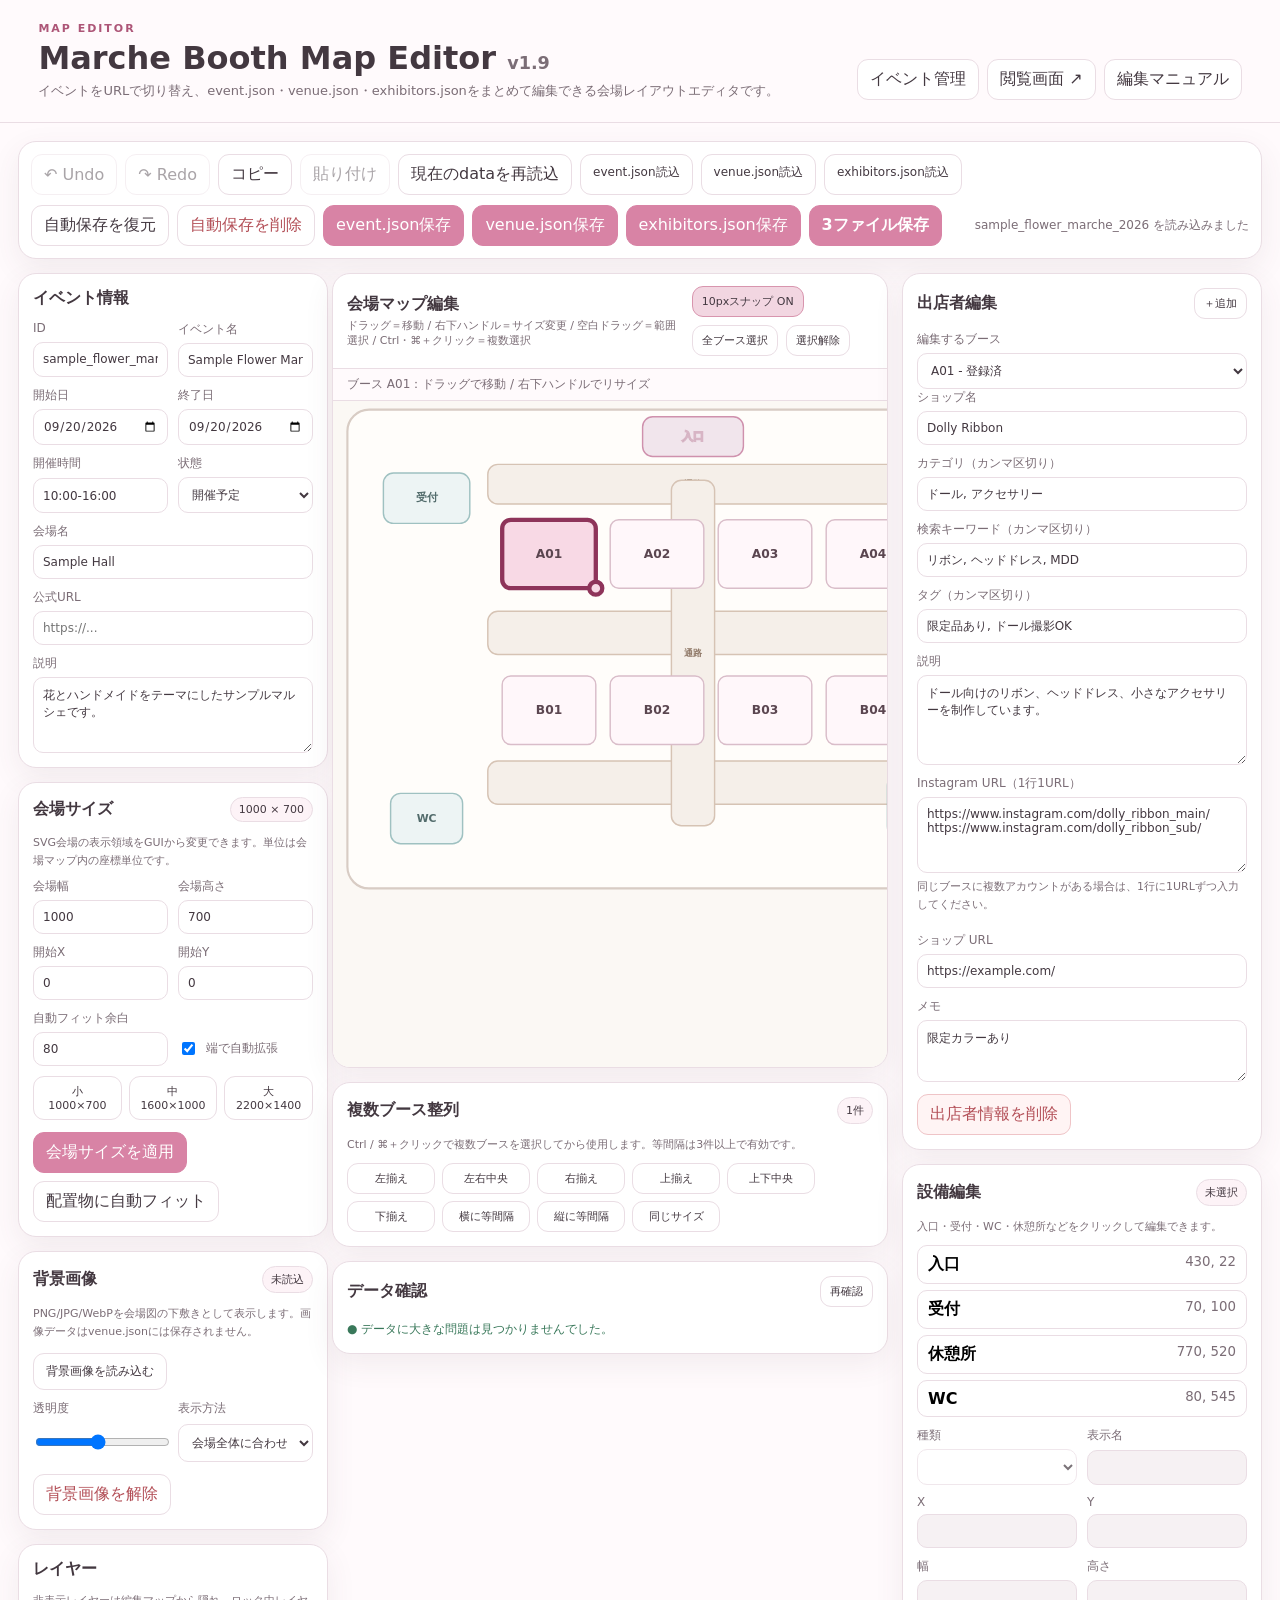
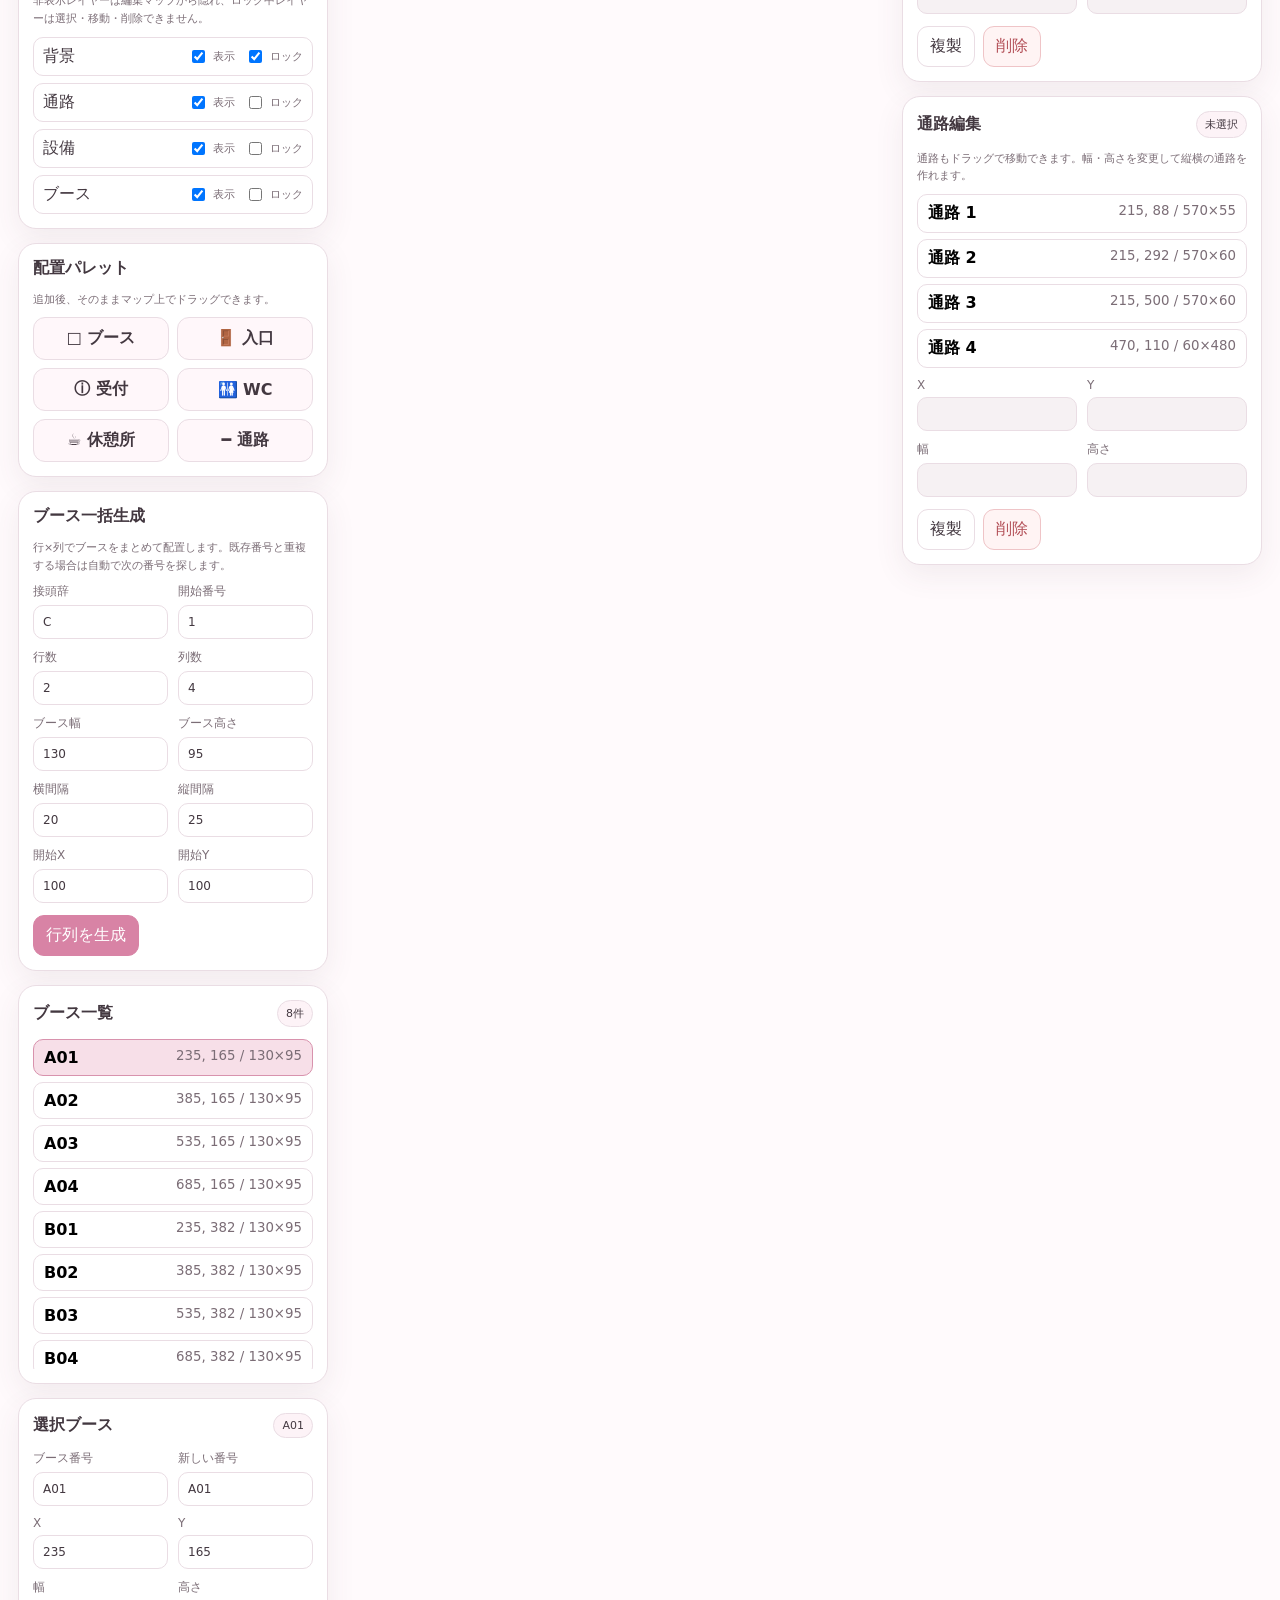
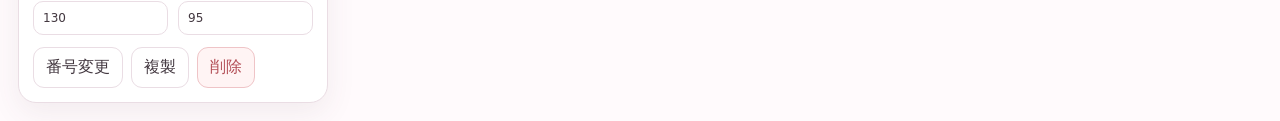
==== commit d4bd4ba2: "Add files via upload" ====
--- a/editor.html
+++ b/editor.html
@@ -4,18 +4,19 @@
   <meta charset="UTF-8">
   <meta name="viewport" content="width=device-width, initial-scale=1.0">
   <meta name="theme-color" content="#f8eef3">
-  <title>Marche Booth Map Editor v1.8</title>
+  <title>Marche Booth Map Editor v1.9</title>
   <link rel="stylesheet" href="css/editor.css">
 </head>
 <body>
 <header class="editor-header">
   <div>
     <p class="eyebrow">MAP EDITOR</p>
-    <h1>Marche Booth Map Editor <span>v1.8</span></h1>
-    <p class="sub">可変会場サイズ・自動フィット・自動拡張・複数選択・整列・行列生成に対応した会場レイアウトエディタです。</p>
+    <h1>Marche Booth Map Editor <span>v1.9</span></h1>
+    <p class="sub">イベントをURLで切り替え、event.json・venue.json・exhibitors.jsonをまとめて編集できる会場レイアウトエディタです。</p>
   </div>
   <div class="header-actions">
-    <a class="btn ghost" href="index.html" target="_blank">閲覧画面 ↗</a>
+    <a class="btn ghost" href="event_manager.html">イベント管理</a>
+    <a class="btn ghost" id="viewCurrentEventLink" href="index.html" target="_blank">閲覧画面 ↗</a>
     <a class="btn ghost" href="manual/editor_manual.html" target="_blank">編集マニュアル</a>
   </div>
 </header>
@@ -28,15 +29,17 @@
       <button id="copyBtn" class="btn ghost" title="Ctrl+C">コピー</button>
       <button id="pasteBtn" class="btn ghost" title="Ctrl+V">貼り付け</button>
       <button id="loadCurrentBtn" class="btn">現在のdataを再読込</button>
+      <label class="file-btn btn ghost">event.json読込<input id="eventFileInput" type="file" accept="application/json,.json"></label>
       <label class="file-btn btn ghost">venue.json読込<input id="venueFileInput" type="file" accept="application/json,.json"></label>
       <label class="file-btn btn ghost">exhibitors.json読込<input id="exhibitorFileInput" type="file" accept="application/json,.json"></label>
     </div>
     <div class="toolbar-group">
       <button id="restoreDraftBtn" class="btn ghost">自動保存を復元</button>
       <button id="clearDraftBtn" class="btn ghost danger-text">自動保存を削除</button>
+      <button id="downloadEventBtn" class="btn primary">event.json保存</button>
       <button id="downloadVenueBtn" class="btn primary">venue.json保存</button>
       <button id="downloadExhibitorsBtn" class="btn primary">exhibitors.json保存</button>
-      <button id="downloadBothBtn" class="btn primary strong">両方保存</button>
+      <button id="downloadBothBtn" class="btn primary strong">3ファイル保存</button>
     </div>
     <div id="saveState" class="save-state">読込中...</div>
   </section>
@@ -46,11 +49,15 @@
       <section class="panel form-panel">
         <div class="section-title"><h2>イベント情報</h2></div>
         <div class="form-grid two">
-          <label>ID<input id="eventId" type="text"></label>
+          <label>ID<input id="eventId" type="text" readonly></label>
           <label>イベント名<input id="eventNameInput" type="text"></label>
-          <label>開催日<input id="eventDate" type="date"></label>
+          <label>開始日<input id="eventDate" type="date"></label>
+          <label>終了日<input id="eventEndDate" type="date"></label>
           <label>開催時間<input id="eventTime" type="text" placeholder="10:00-16:00"></label>
+          <label>状態<select id="eventStatus"><option value="upcoming">開催予定</option><option value="ongoing">開催中</option><option value="past">過去</option></select></label>
           <label class="span-2">会場名<input id="eventVenue" type="text"></label>
+          <label class="span-2">公式URL<input id="eventOfficialUrl" type="url" placeholder="https://..."></label>
+          <label class="span-2">説明<textarea id="eventDescription" rows="4"></textarea></label>
         </div>
       </section>
 
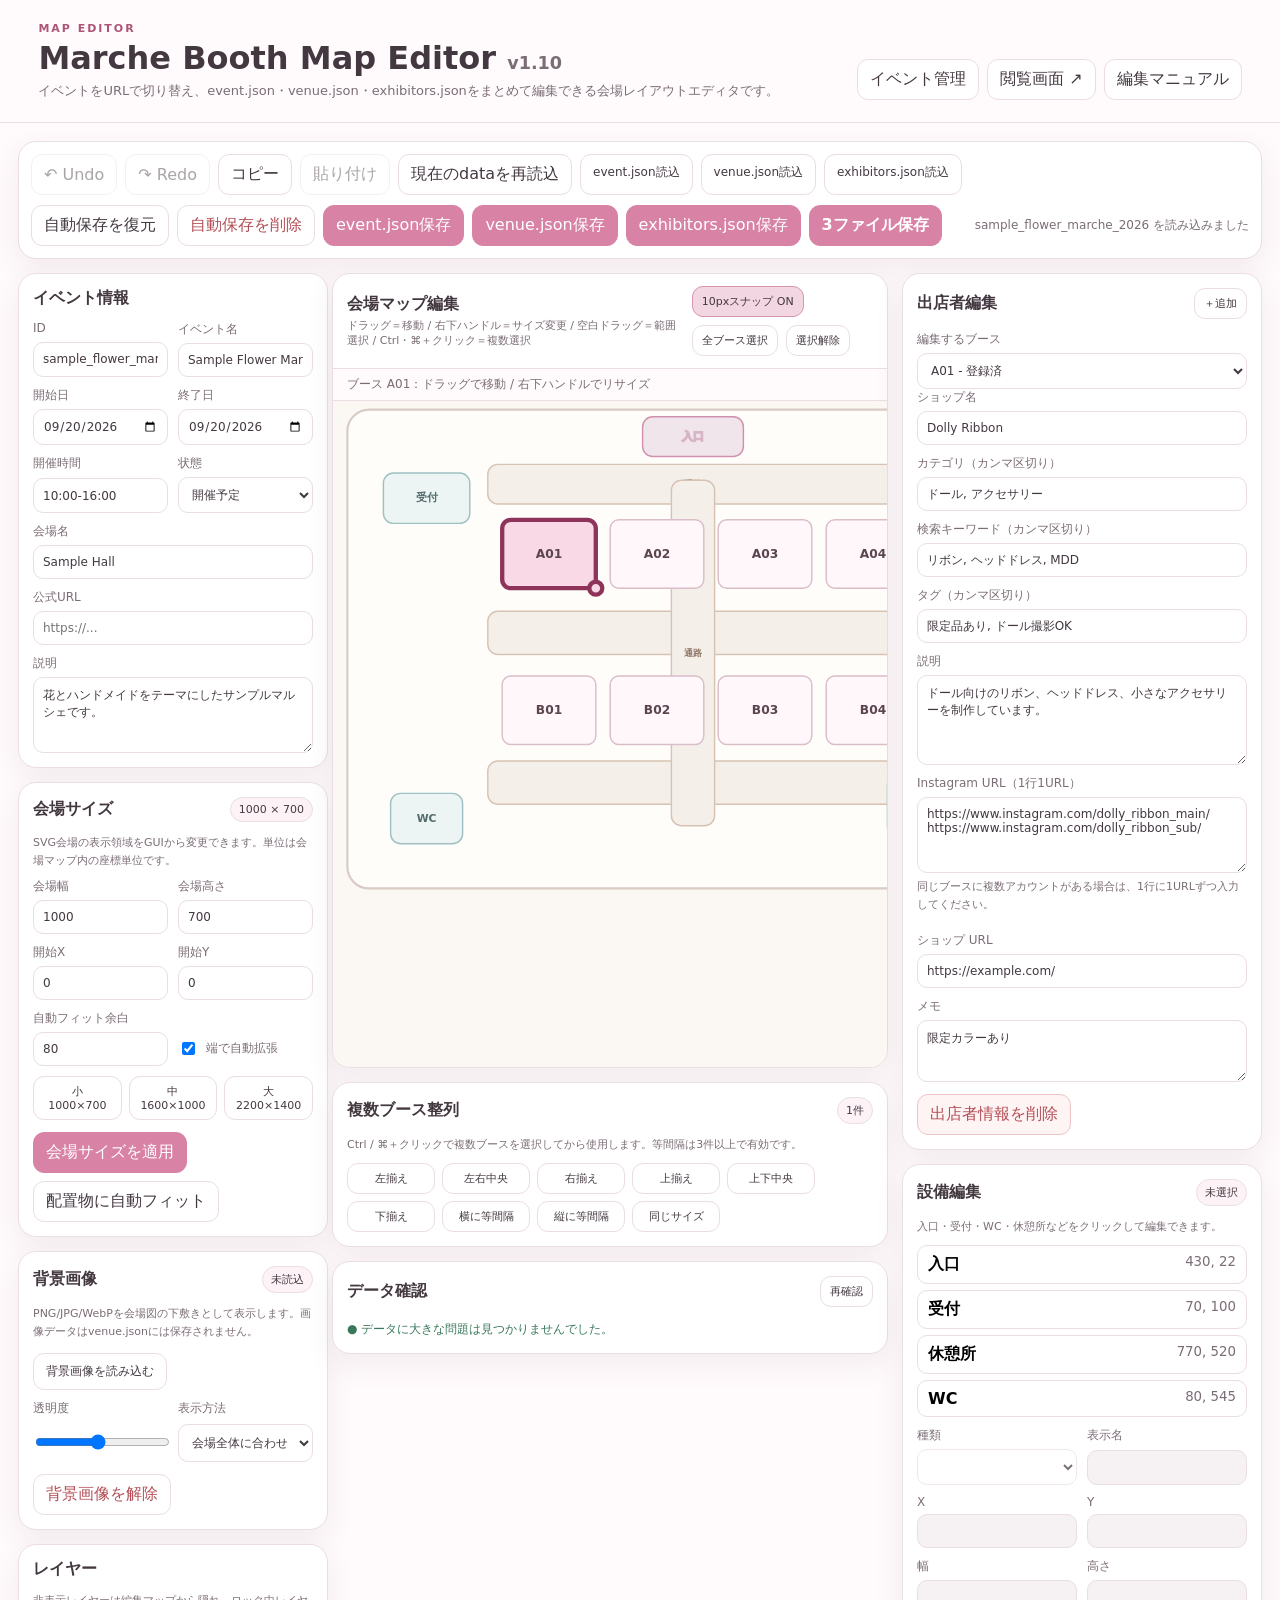
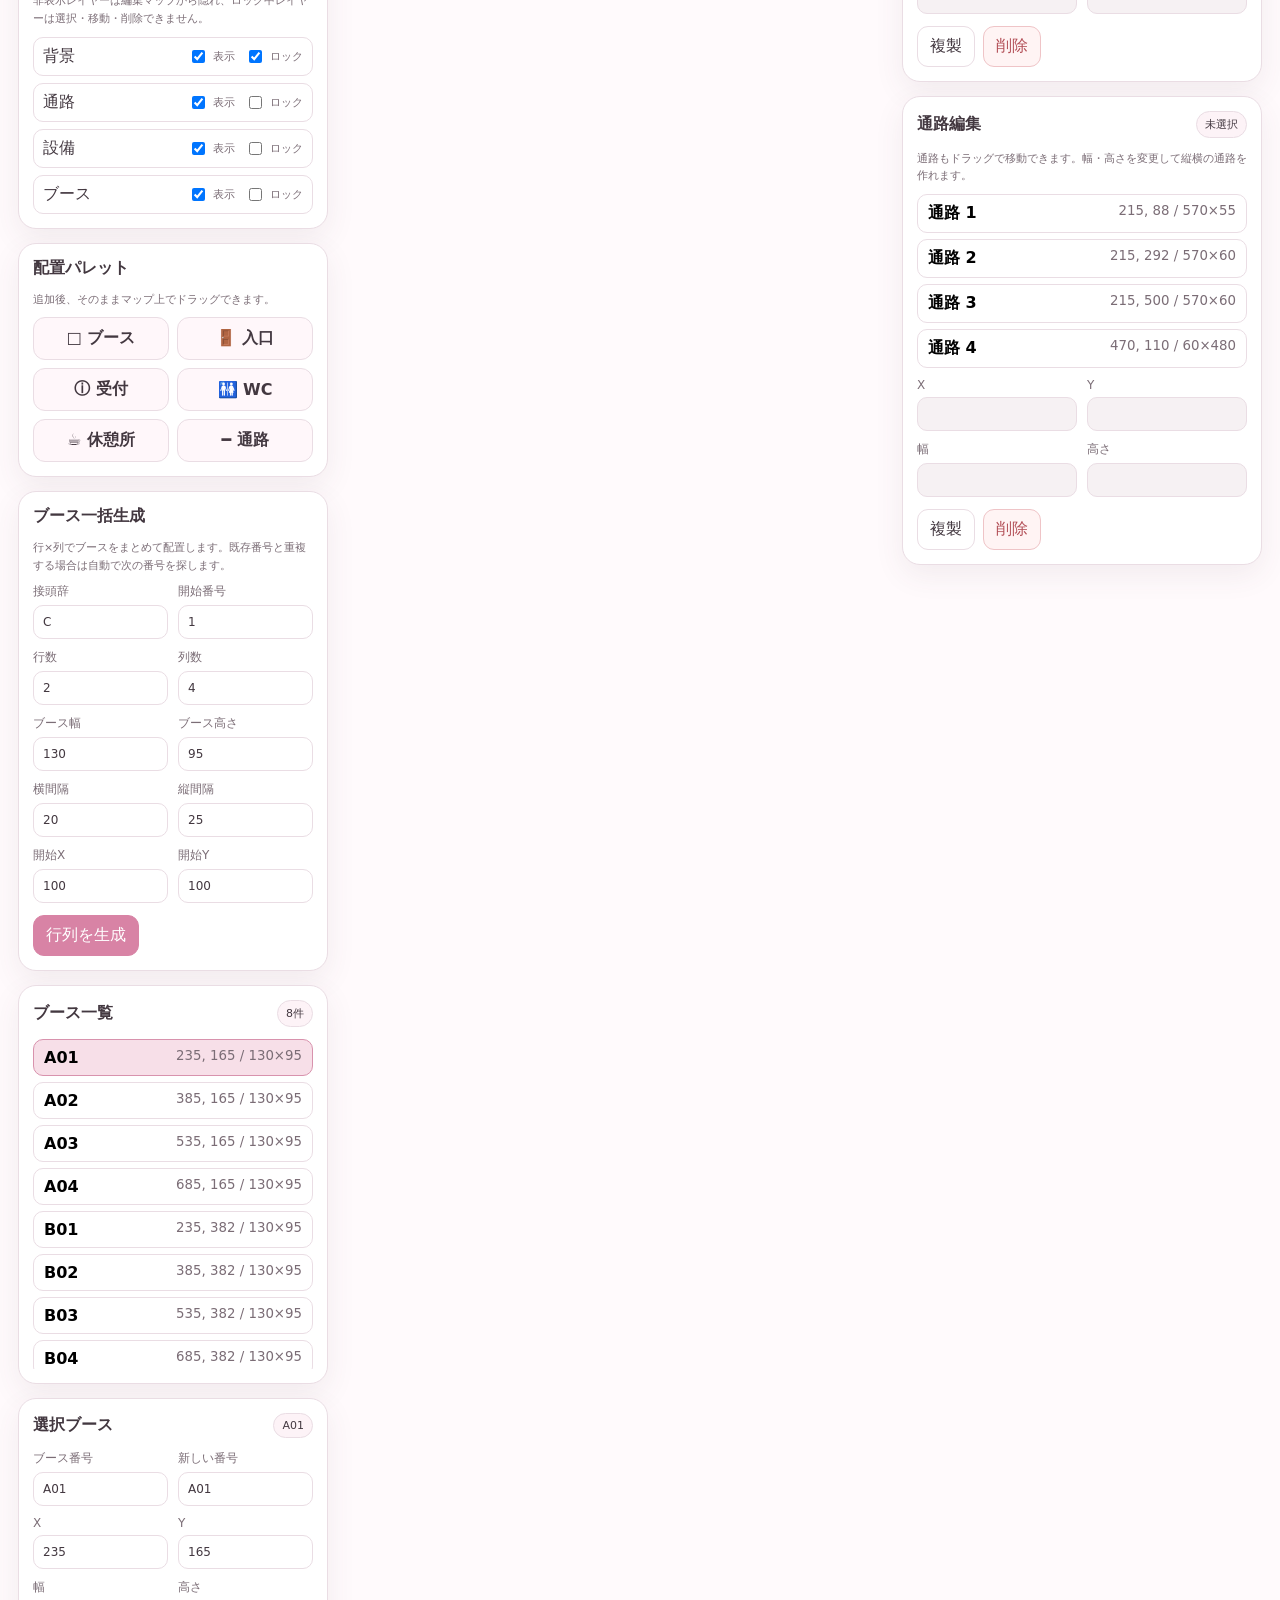
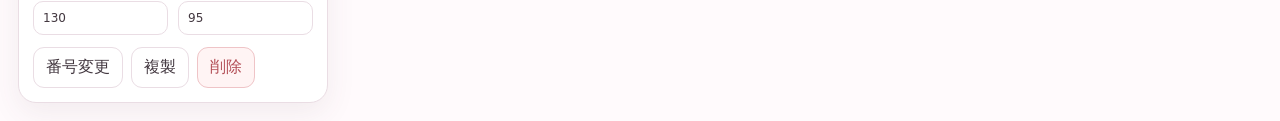
==== commit 3635ce26: "Add files via upload" ====
--- a/editor.html
+++ b/editor.html
@@ -4,14 +4,14 @@
   <meta charset="UTF-8">
   <meta name="viewport" content="width=device-width, initial-scale=1.0">
   <meta name="theme-color" content="#f8eef3">
-  <title>Marche Booth Map Editor v1.9</title>
+  <title>Marche Booth Map Editor v1.10</title>
   <link rel="stylesheet" href="css/editor.css">
 </head>
 <body>
 <header class="editor-header">
   <div>
     <p class="eyebrow">MAP EDITOR</p>
-    <h1>Marche Booth Map Editor <span>v1.9</span></h1>
+    <h1>Marche Booth Map Editor <span>v1.10</span></h1>
     <p class="sub">イベントをURLで切り替え、event.json・venue.json・exhibitors.jsonをまとめて編集できる会場レイアウトエディタです。</p>
   </div>
   <div class="header-actions">
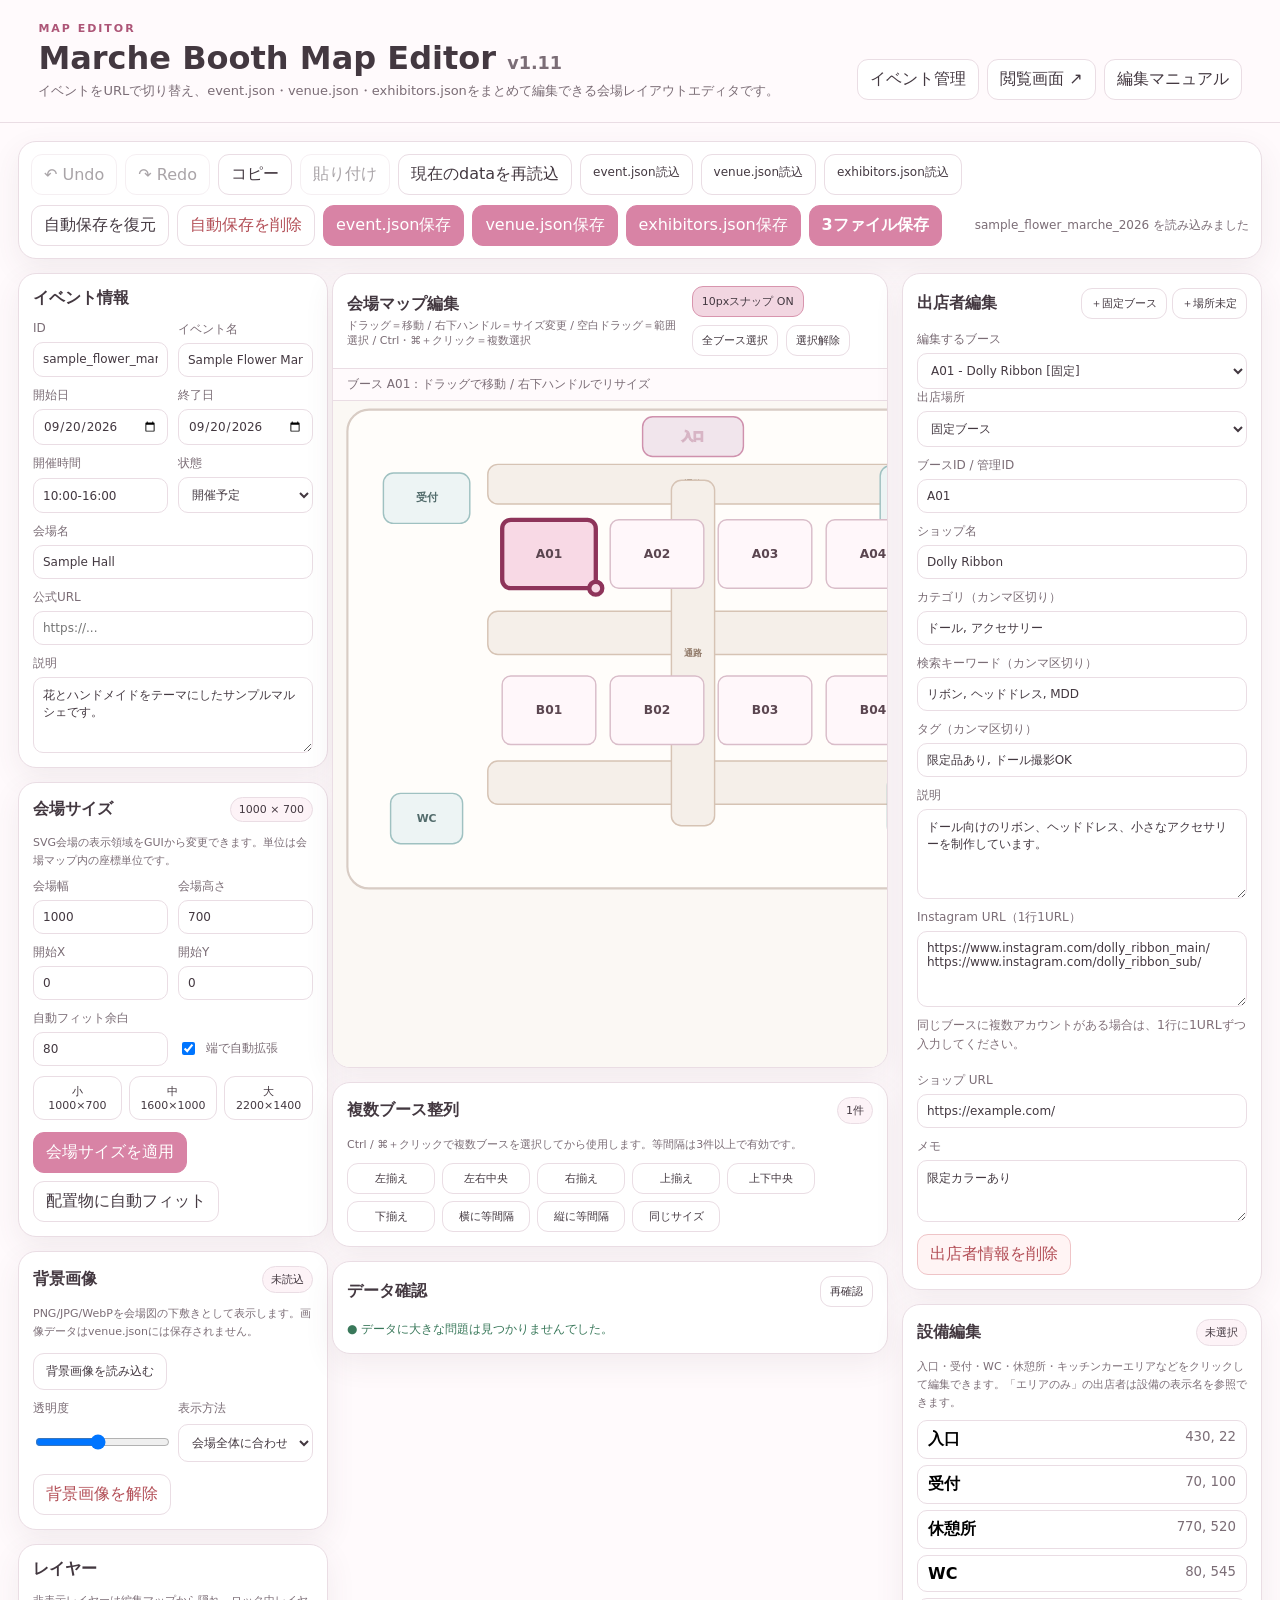
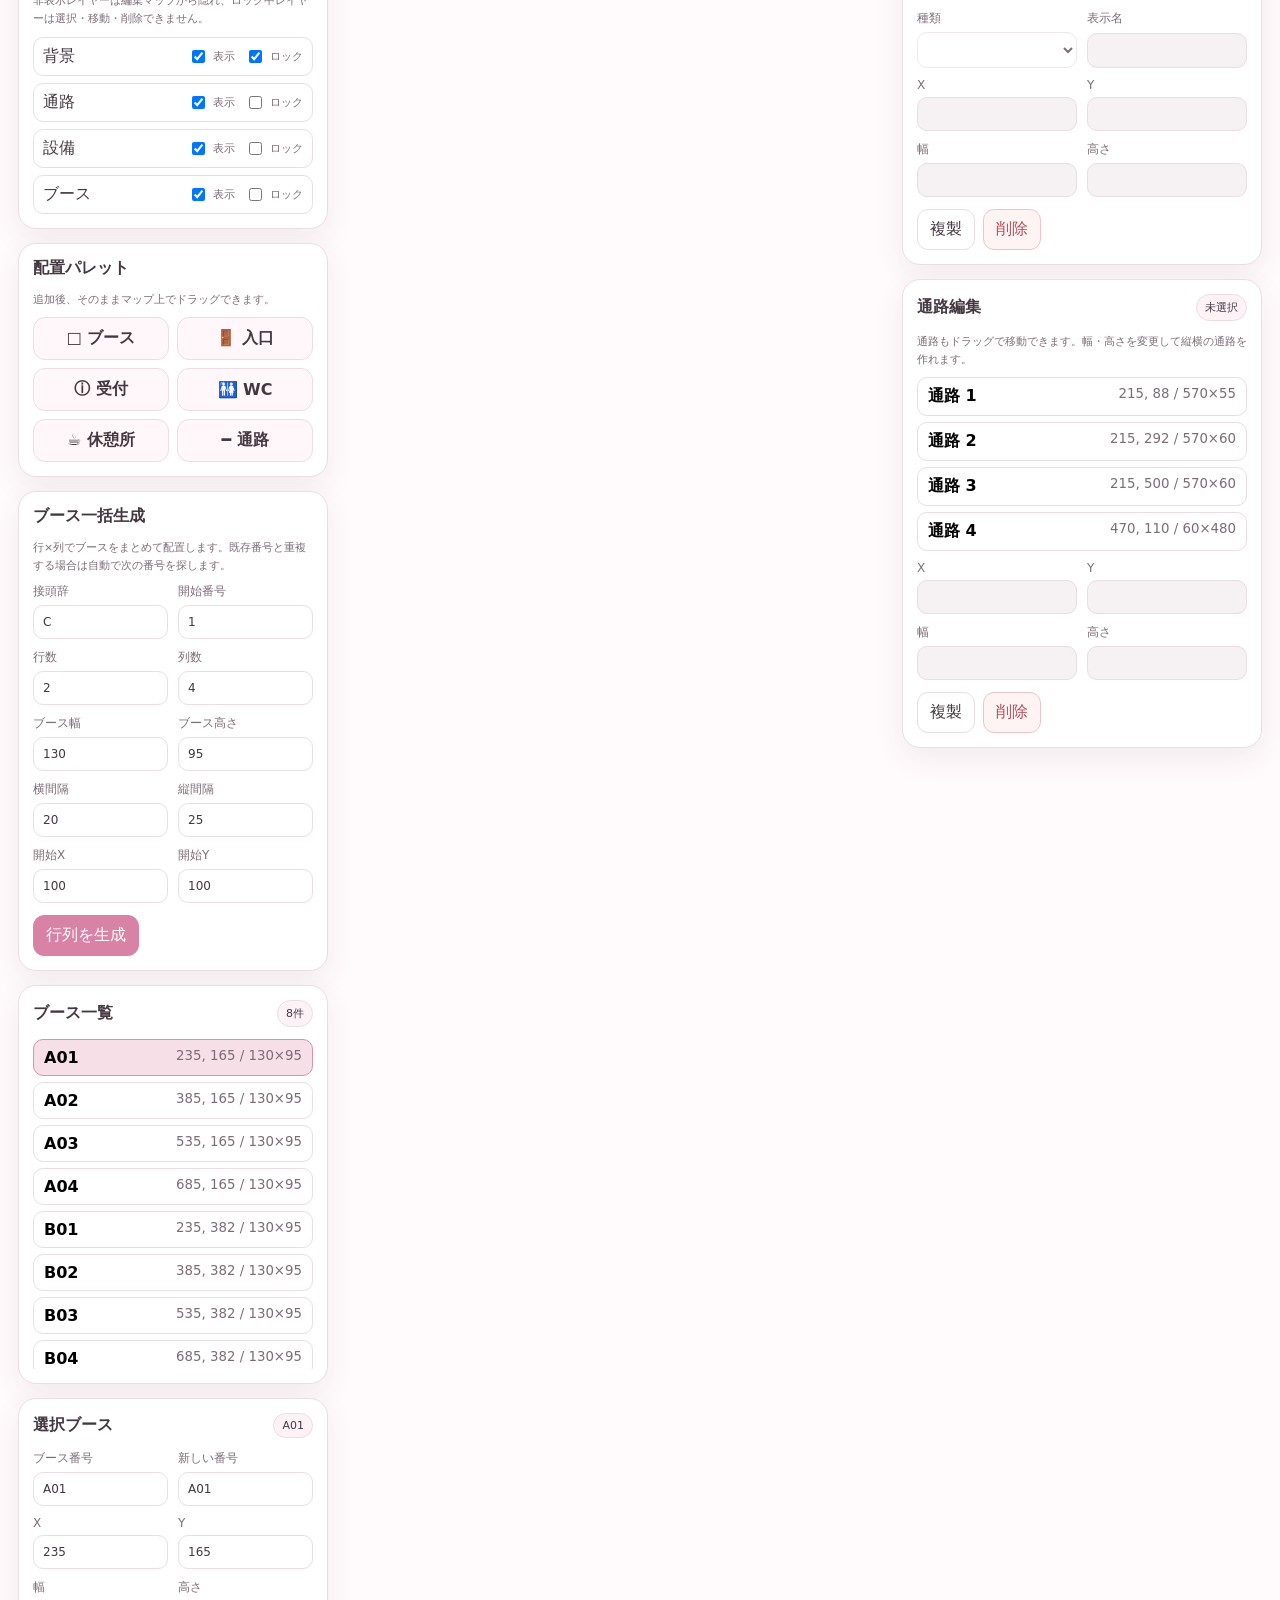
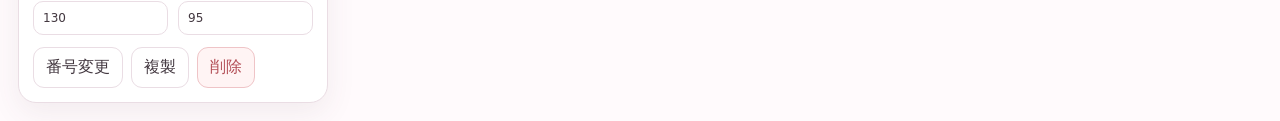
==== commit eb21a894: "Add files via upload" ====
--- a/editor.html
+++ b/editor.html
@@ -4,14 +4,14 @@
   <meta charset="UTF-8">
   <meta name="viewport" content="width=device-width, initial-scale=1.0">
   <meta name="theme-color" content="#f8eef3">
-  <title>Marche Booth Map Editor v1.10</title>
+  <title>Marche Booth Map Editor v1.11</title>
   <link rel="stylesheet" href="css/editor.css">
 </head>
 <body>
 <header class="editor-header">
   <div>
     <p class="eyebrow">MAP EDITOR</p>
-    <h1>Marche Booth Map Editor <span>v1.10</span></h1>
+    <h1>Marche Booth Map Editor <span>v1.11</span></h1>
     <p class="sub">イベントをURLで切り替え、event.json・venue.json・exhibitors.jsonをまとめて編集できる会場レイアウトエディタです。</p>
   </div>
   <div class="header-actions">
@@ -204,11 +204,20 @@
 
     <aside class="right-column">
       <section class="panel form-panel">
-        <div class="section-title"><h2>出店者編集</h2><button id="addExhibitorBtn" class="mini-btn">＋追加</button></div>
+        <div class="section-title"><h2>出店者編集</h2><div><button id="addExhibitorBtn" class="mini-btn">＋固定ブース</button> <button id="addUnlocatedExhibitorBtn" class="mini-btn">＋場所未定</button></div></div>
         <label>編集するブース
           <select id="exhibitorSelect"></select>
         </label>
         <div id="exhibitorForm" class="form-grid">
+          <label>出店場所
+            <select id="locationStatus">
+              <option value="fixed">固定ブース</option>
+              <option value="area">エリアのみ</option>
+              <option value="undecided">場所未定</option>
+            </select>
+          </label>
+          <label>ブースID / 管理ID<input id="exhibitorBoothId" type="text" placeholder="A01 / KITCHEN01"></label>
+          <label id="locationAreaWrap">エリア名<input id="locationArea" type="text" list="facilityAreaList" placeholder="キッチンカーエリア"><datalist id="facilityAreaList"></datalist><small class="hint">設備の表示名と同じ名前にすると「マップで見る」でその場所へ移動できます。</small></label>
           <label>ショップ名<input id="shopName" type="text"></label>
           <label>カテゴリ（カンマ区切り）<input id="categories" type="text" placeholder="ドール, ハンドメイド"></label>
           <label>検索キーワード（カンマ区切り）<input id="keywords" type="text" placeholder="ドール服, リボン"></label>
@@ -223,7 +232,7 @@
 
       <section class="panel form-panel">
         <div class="section-title"><h2>設備編集</h2><span id="selectedFacilityBadge" class="badge">未選択</span></div>
-        <p class="hint">入口・受付・WC・休憩所などをクリックして編集できます。</p>
+        <p class="hint">入口・受付・WC・休憩所・キッチンカーエリアなどをクリックして編集できます。「エリアのみ」の出店者は設備の表示名を参照できます。</p>
         <div id="facilityList" class="object-list"></div>
         <div class="form-grid two compact-top">
           <label>種類<select id="facilityType"><option value="facility">設備</option><option value="entrance">入口</option></select></label>
--- a/css/editor.css
+++ b/css/editor.css
@@ -12,3 +12,7 @@
 
 /* v1.6 editing workflow */
 .layer-list{display:grid;gap:7px}.layer-list>div{display:grid;grid-template-columns:1fr auto auto;align-items:center;gap:10px;padding:8px 9px;border:1px solid var(--line);border-radius:10px;background:#fff}.layer-list label{display:flex;grid-template-columns:none;align-items:center;gap:5px;font-size:11px}.layer-list input{width:auto}.bg-file-btn{display:inline-flex;margin-top:4px}.background-image{pointer-events:none}.selection-marquee{fill:rgba(216,131,165,.10);stroke:#ad5577;stroke-width:2;stroke-dasharray:8 6;pointer-events:none}.layer-locked{opacity:.72}.layer-hidden-note{opacity:.6}.editor-map-viewport.selecting{cursor:crosshair}.toolbar .btn:disabled{opacity:.45;cursor:not-allowed}
+
+/* v1.11: exhibitor location status */
+#locationAreaWrap[hidden]{display:none!important}
+#exhibitorForm .hint{display:block;margin-top:4px;font-size:.78rem;line-height:1.5;color:#806f78}
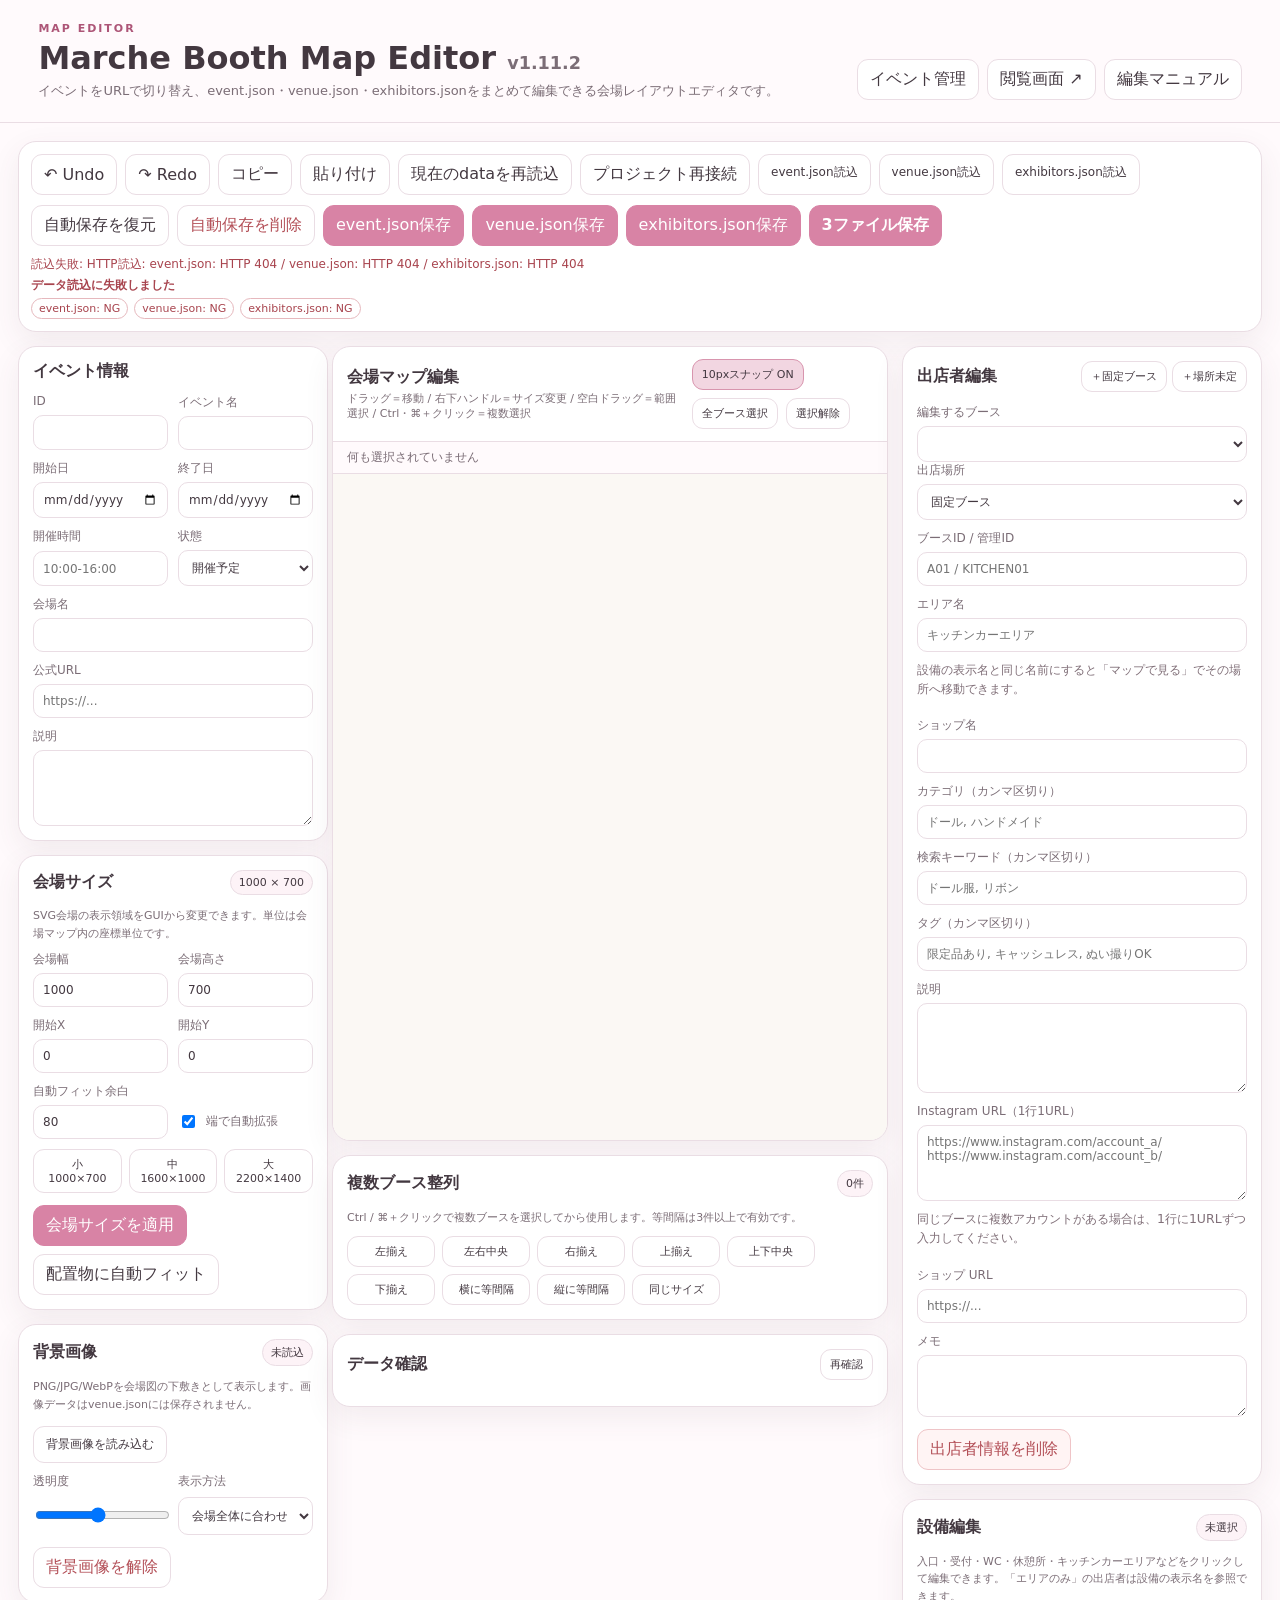
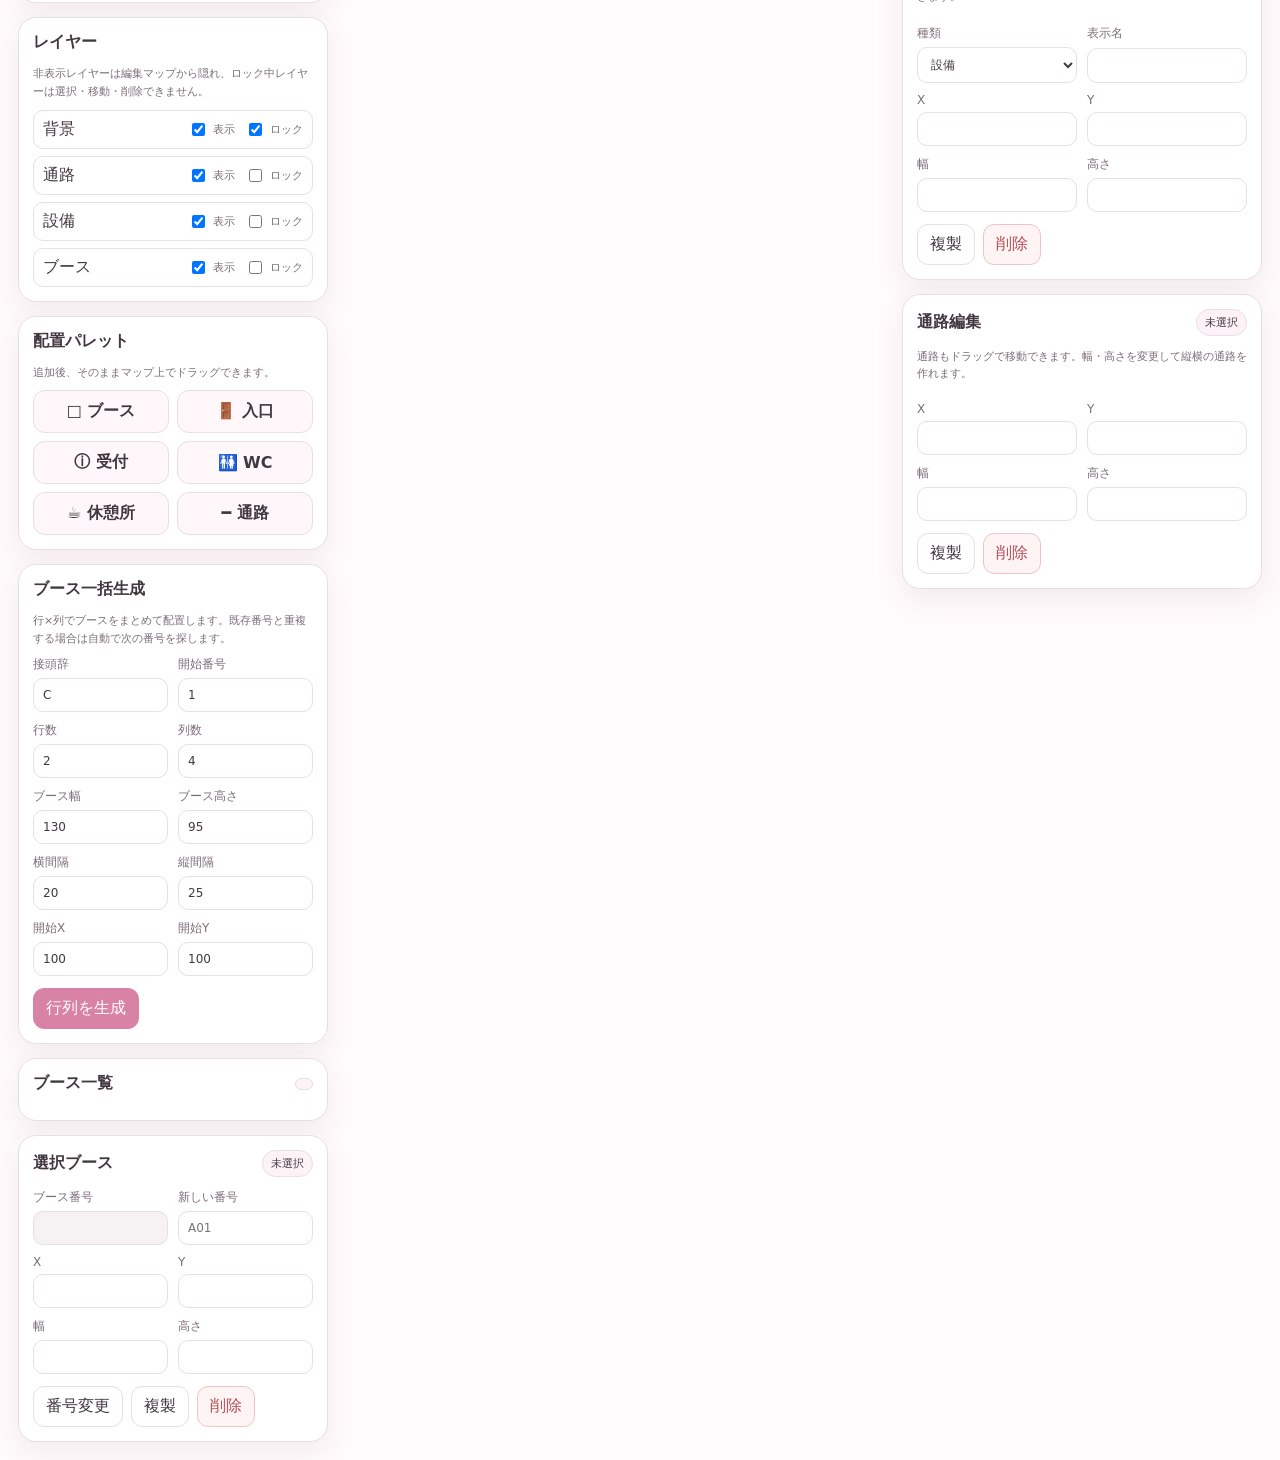
==== commit d8080283: "Add files via upload" ====
--- a/editor.html
+++ b/editor.html
@@ -4,14 +4,14 @@
   <meta charset="UTF-8">
   <meta name="viewport" content="width=device-width, initial-scale=1.0">
   <meta name="theme-color" content="#f8eef3">
-  <title>Marche Booth Map Editor v1.11</title>
+  <title>Marche Booth Map Editor v1.11.2</title>
   <link rel="stylesheet" href="css/editor.css">
 </head>
 <body>
 <header class="editor-header">
   <div>
     <p class="eyebrow">MAP EDITOR</p>
-    <h1>Marche Booth Map Editor <span>v1.11</span></h1>
+    <h1>Marche Booth Map Editor <span>v1.11.2</span></h1>
     <p class="sub">イベントをURLで切り替え、event.json・venue.json・exhibitors.jsonをまとめて編集できる会場レイアウトエディタです。</p>
   </div>
   <div class="header-actions">
@@ -29,6 +29,7 @@
       <button id="copyBtn" class="btn ghost" title="Ctrl+C">コピー</button>
       <button id="pasteBtn" class="btn ghost" title="Ctrl+V">貼り付け</button>
       <button id="loadCurrentBtn" class="btn">現在のdataを再読込</button>
+      <button id="reconnectFolderBtn" class="btn ghost">プロジェクト再接続</button>
       <label class="file-btn btn ghost">event.json読込<input id="eventFileInput" type="file" accept="application/json,.json"></label>
       <label class="file-btn btn ghost">venue.json読込<input id="venueFileInput" type="file" accept="application/json,.json"></label>
       <label class="file-btn btn ghost">exhibitors.json読込<input id="exhibitorFileInput" type="file" accept="application/json,.json"></label>
@@ -41,7 +42,11 @@
       <button id="downloadExhibitorsBtn" class="btn primary">exhibitors.json保存</button>
       <button id="downloadBothBtn" class="btn primary strong">3ファイル保存</button>
     </div>
-    <div id="saveState" class="save-state">読込中...</div>
+    <div class="source-status-wrap">
+      <div id="saveState" class="save-state">読込中...</div>
+      <div id="dataSourceStatus" class="data-source-status">読み込み元を確認中...</div>
+      <div id="fileLoadStatus" class="file-load-status"></div>
+    </div>
   </section>
 
   <section class="editor-grid">
@@ -268,6 +273,7 @@
 </main>
 <div id="toast" class="toast"></div>
 <script src="js/config.js"></script>
+<script src="js/project_handle.js"></script>
 <script src="js/editor.js"></script>
 </body>
 </html>
--- a/css/editor.css
+++ b/css/editor.css
@@ -13,6 +13,8 @@
 /* v1.6 editing workflow */
 .layer-list{display:grid;gap:7px}.layer-list>div{display:grid;grid-template-columns:1fr auto auto;align-items:center;gap:10px;padding:8px 9px;border:1px solid var(--line);border-radius:10px;background:#fff}.layer-list label{display:flex;grid-template-columns:none;align-items:center;gap:5px;font-size:11px}.layer-list input{width:auto}.bg-file-btn{display:inline-flex;margin-top:4px}.background-image{pointer-events:none}.selection-marquee{fill:rgba(216,131,165,.10);stroke:#ad5577;stroke-width:2;stroke-dasharray:8 6;pointer-events:none}.layer-locked{opacity:.72}.layer-hidden-note{opacity:.6}.editor-map-viewport.selecting{cursor:crosshair}.toolbar .btn:disabled{opacity:.45;cursor:not-allowed}
 
-/* v1.11: exhibitor location status */
+/* v1.11.1: exhibitor location status */
 #locationAreaWrap[hidden]{display:none!important}
 #exhibitorForm .hint{display:block;margin-top:4px;font-size:.78rem;line-height:1.5;color:#806f78}
+
+.source-status-wrap{display:grid;gap:4px;min-width:min(100%,420px)}.data-source-status{font-size:12px;font-weight:700;color:#5e5860}.data-source-status.direct{color:#39785a}.data-source-status.fallback{color:#9b6b22}.data-source-status.error{color:#a8444e}.file-load-status{display:flex;gap:6px;flex-wrap:wrap;font-size:11px}.file-status-chip{border:1px solid var(--line);border-radius:999px;padding:3px 7px;background:#fff}.file-status-chip.ok{color:#39785a;border-color:#b9d8c8}.file-status-chip.warn{color:#9b6b22;border-color:#e1cb9c}.file-status-chip.error{color:#a8444e;border-color:#e6b8bd}
